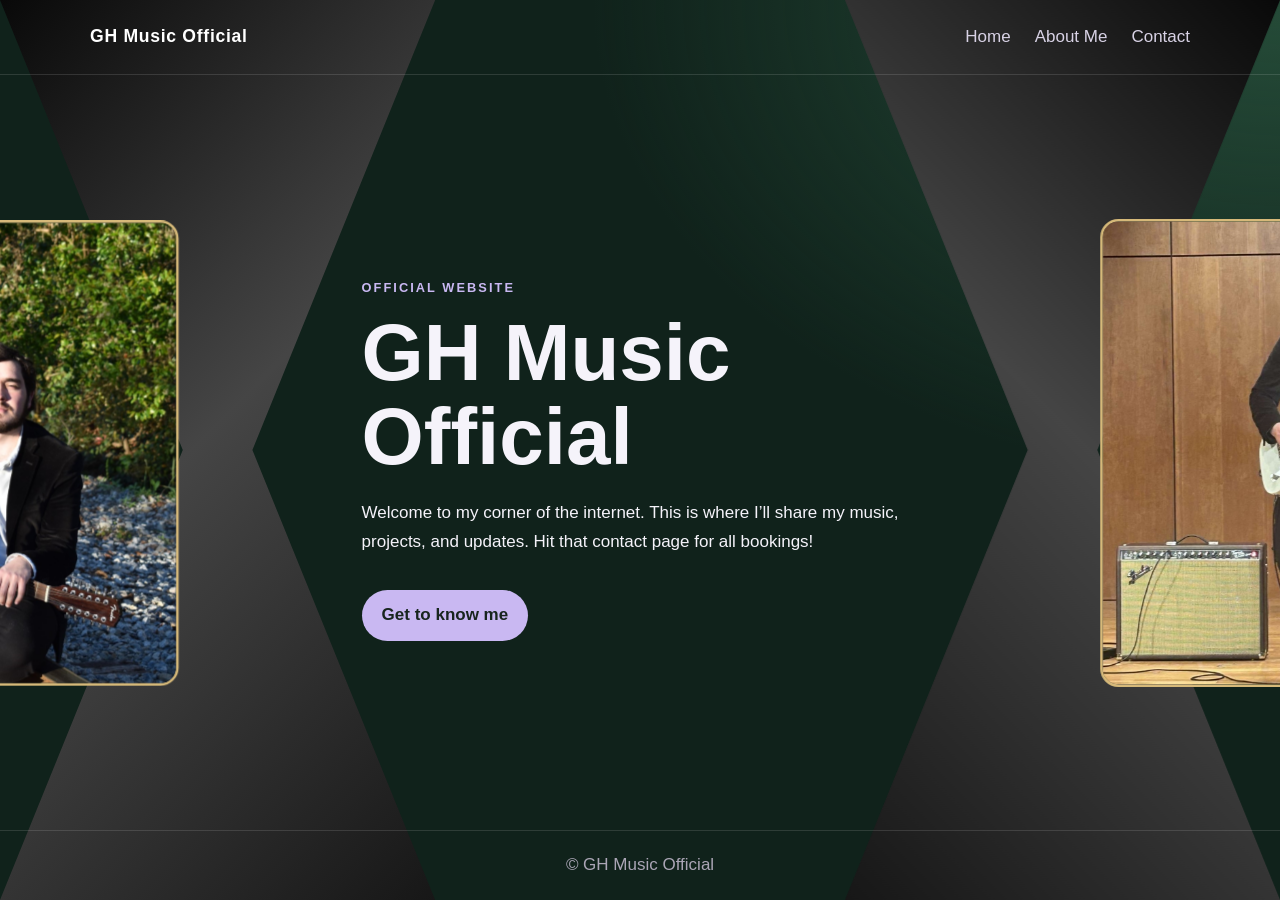
==== index.html @ ed9d7305 "Add files via upload Upload Website" ====
<!doctype html>
<html lang="en">
<head>
  <meta charset="utf-8">
  <meta name="viewport" content="width=device-width, initial-scale=1">
  <title>GH Music Official | Home</title>
  <link rel="stylesheet" href="style.css">
</head>
<body class="home">
  <header class="site-header">
    <a class="logo" href="/">GH Music Official</a>
    <nav aria-label="Main navigation">
    <a href="index.html">Home</a>
<a href="aboutme/index.html">About Me</a>
<a href="contact/index.html">Contact</a>
    </nav>
  </header>

  <main class="home-layout">
  <img class="side-image one-image" src="images/left.jpg">

  <section class="home-copy">
    <p class="eyebrow">Official website</p>
    <h1>GH Music Official</h1>
    <p>Welcome to my corner of the internet. This is where I’ll share my music, projects, and updates.
Hit that contact page for all bookings!</p>
    <a class="button" href="aboutme/index.html">Get to know me</a>
  </section>

  <img class="side-image two-image" src="images/right.jpg">
</main>


  <footer>© GH Music Official</footer>
</body>
</html>
---- style.css ----
* {
  box-sizing: border-box;
}

body {
  margin: 0;
  min-height: 100vh;
  display: flex;
  flex-direction: column;
  background:
    radial-gradient(ellipse at top right, #254b38 0, transparent 38%),
    #10221b;
  color: #f5f3fa;
  font: 17px/1.7 Arial, sans-serif;
}

.site-header {
  display: flex;
  justify-content: space-between;
  align-items: center;
  gap: 24px;
  padding: 22px max(6%, calc((100% - 1100px) / 2));
  border-bottom: 1px solid #ffffff20;
}

.logo {
  color: #fff;
  font-size: 1.1rem;
  font-weight: bold;
  letter-spacing: 0.04em;
  text-decoration: none;
}

nav {
  display: flex;
  flex-wrap: wrap;
  gap: 24px;
}

nav a {
  color: #d8d2e5;
  text-decoration: none;
}

nav a:hover,
nav a:focus {
  color: #c9b8f2;
}

.content {
  width: min(760px, 88%);
  margin: auto;
  padding: 100px 0;
}

.eyebrow {
  color: #c9b8f2;
  font-size: 0.8rem;
  font-weight: bold;
  letter-spacing: 0.16em;
  text-transform: uppercase;
}

h1 {
  margin: 0 0 20px;
  font-size: clamp(2.7rem, 8vw, 5rem);
  line-height: 1.05;
}

.content p {
  color: #d4d1dc;
}

.button {
  display: inline-block;
  margin-top: 16px;
  padding: 11px 20px;
  border-radius: 999px;
  background: #c9b8f2;
  color: #18251e;
  font-weight: bold;
  text-decoration: none;
}

.button:hover,
.button:focus {
  background: #ded2fa;
}

.email {
  color: #c9b8f2;
}

footer {
  padding: 20px;
  border-top: 1px solid #ffffff20;
  color: #aaa5b5;
  text-align: center;
}

@media (max-width: 540px) {
  .site-header {
    align-items: flex-start;
    flex-direction: column;
  }

  .content {
    padding: 70px 0;
  }
}

body {
  position: relative;
  isolation: isolate;
  background:
    radial-gradient(ellipse at top right, #254b38 0, transparent 38%),
    #10221b;
}

body::before,
body::after {
  content: "";
  position: fixed;
  top: 0;
  bottom: 0;
  z-index: 0;
  width: 34vw;
  pointer-events: none;
  background: linear-gradient(135deg, #090909, #454545 48%, #171717);
  clip-path: polygon(0 0, 100% 0, 58% 50%, 100% 100%, 0 100%, 42% 50%);
}

body::before {
  left: 0;
}

body::after {
  right: 0;
  transform: scaleX(-1);
}

.site-header,
.content,
footer {
  position: relative;
  z-index: 1;
}

@media (max-width: 600px) {
  body::before,
  body::after {
    width: 20vw;
    opacity: 0.45;
  }
}

body.aboutme::before {
  left: auto;
  right: 0;
  transform=y (rotate90)
}

body.aboutme {
  background:
    radial-gradient(ellipse at top right, #46516f 0, transparent 42%),
    #202638;
}

body.aboutme::after {
  right: auto;
  left: 0;
  transform: none;
}

body.contact {
  background:
    radial-gradient(ellipse at top right, #80663a 0, transparent 42%),
    #302817;
}



body.aboutme::before,
body.aboutme::after {
  transform: none;
  clip-path: polygon(
    0 0, 100% 0,
    50% 25%,
    100% 50%,
    50% 75%,
    100% 100%,
    0 100%,
    50% 75%,
    0 50%,
    50% 25%
  );
}



.home-layout {
  width: min(1200px, 92%);
  margin: auto;
  padding: 70px 0;
  display: grid;
  grid-template-columns: minmax(0, 1fr) minmax(300px, 2fr) minmax(0, 1fr);
  gap: 32px;
  align-items: center;
}

.home-copy {
  min-width: 0;
}

.side-image {
  display: block;
  width: 100%;
  max-height: 360px;
  object-fit: cover;
  border: 2px solid #D6B979;
  border-radius: 14px;
}

@media (max-width: 700px) {
  .home-layout {
    grid-template-columns: 1fr 1fr;
  }

  .home-copy {
    grid-column: 1 / -1;
    grid-row: 1;
  }

  .side-image {
    max-height: 240px;
  }
}


.one-image {
  position: relative;
  z-index: 2;
  transform: translateX(-2in) scale(1.3);
  transform-origin: center;
}

@media (max-width: 700px) {
  .featured-image {
    transform: scale(1.1);
  }
}


.two-image {
  position: relative;
  z-index: 2;
  transform: translateX(2in) scale(1.3);
  transform-origin: center;
}

@media (max-width: 700px) {
  .featured-image {
    transform: scale(1.1);
  }
}

.purple-link {
  color: #c9b8f2;
}

.purple-link:hover {
  color: #ded2fa;
}


.about-layout {
  position: relative;
  z-index: 1;
  width: min(1200px, 92%);
  margin: auto;
  padding: 70px 0;
  display: grid;
  grid-template-columns: minmax(150px, 0.8fr) minmax(300px, 1.6fr) minmax(150px, 0.8fr);
  gap: 32px;
  align-items: center;
}

.about-copy {
  min-width: 0;
}

.about-left-photos {
  display: grid;
  gap: 24px;
}

.about-left-photos img,
.about-right-photo {
  display: block;
  width: 100%;
  max-height: 340px;
  object-fit: cover;
  border: 3px solid #c9b8f2;
  border-radius: 14px;
}

@media (max-width: 700px) {
  .about-layout {
    grid-template-columns: 1fr 1fr;
  }

  .about-copy {
    grid-column: 1 / -1;
    grid-row: 1;
  }

  .about-left-photos img,
  .about-right-photo {
    max-height: 240px;
  }
}

.about-left-photos {
  position: relative;
  z-index: 2;
  transform: translateX(-2in) scale(1.6);
  transform-origin: center;
}


.about-right-photo {
  position: relative; 
  z-index: 2; 
  transform: translateX(2in) scale(1.9);
  transform-origin: center;
}


.contact-layout {
  position: relative;
  z-index: 1;
  width: min(1100px, 90%);
  min-height: 560px;
  margin: auto;
  padding: 70px 0;
  display: flex;
  align-items: center;
  justify-content: center;
}

.contact-copy {
  width: min(620px, 100%);
  text-align: center;
}

.contact-right {
  position: absolute;
  top: 15%;
  right: 0;
  display: block;
  width: min(25vw, 280px);
  height: 460px;
  object-fit: cover;
  border: 3px solid #c9b8f2;
  border-radius: 14px;
  transform: translateX(2.3in);
  transform-origin: center;

}

@media (max-width: 700px) {
  .contact-layout {
    min-height: auto;
    flex-direction: column;
    gap: 32px;
  }

  .contact-right {
    position: static;
    transform: none;
    width: min(100%, 360px);
    height: 320px;
  }
}


.contact-left {
  position: absolute;
  top: 15%;
  left: 0;
  transform: translateY(-50%);
  display: block;
  width: min(25vw, 280px);
  height: 460px;
  object-fit: cover;
  border: 3px solid #c9b8f2;
  border-radius: 14px;
  transform: translateX(-2.3in);
  transform-origin: center;
  
}

@media (max-width: 700px) {
  .contact-left {
    position: static;
    transform: none;
    width: min(100%, 360px);
    height: 320px;
  }
}
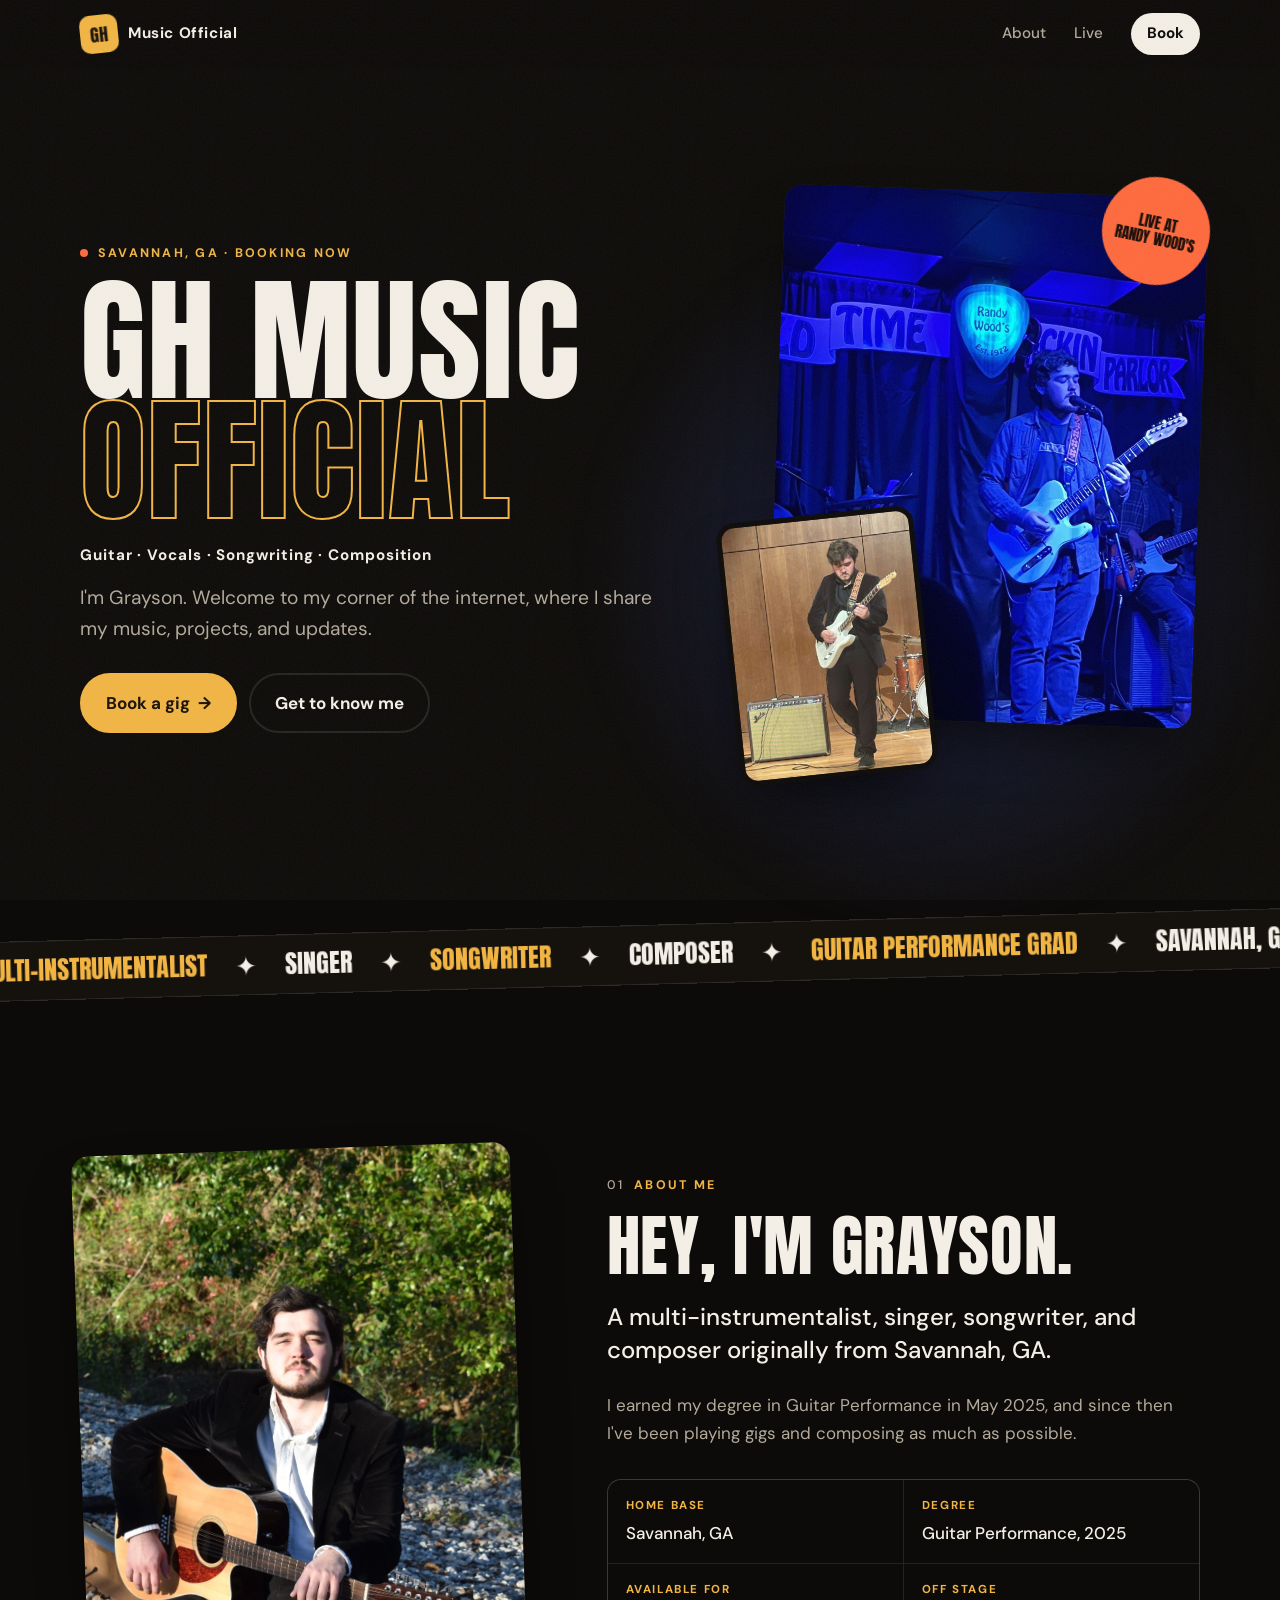
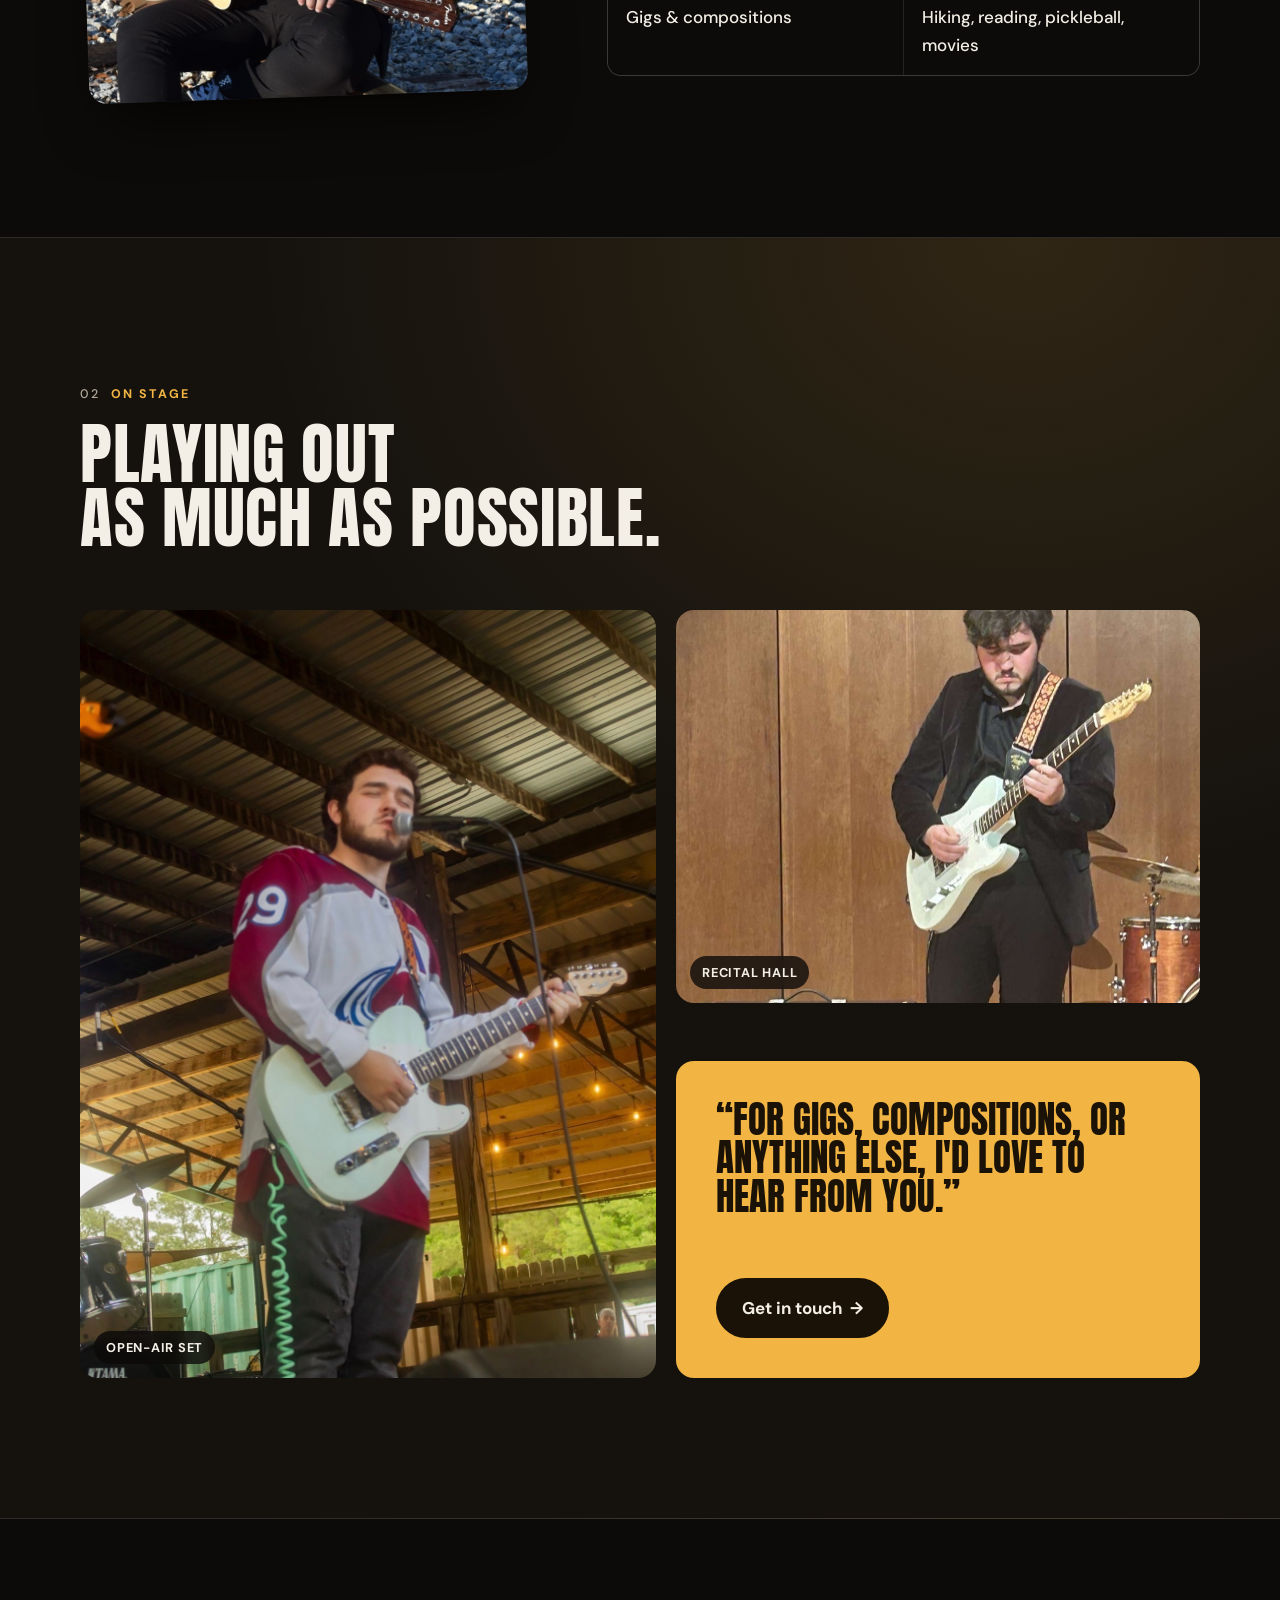
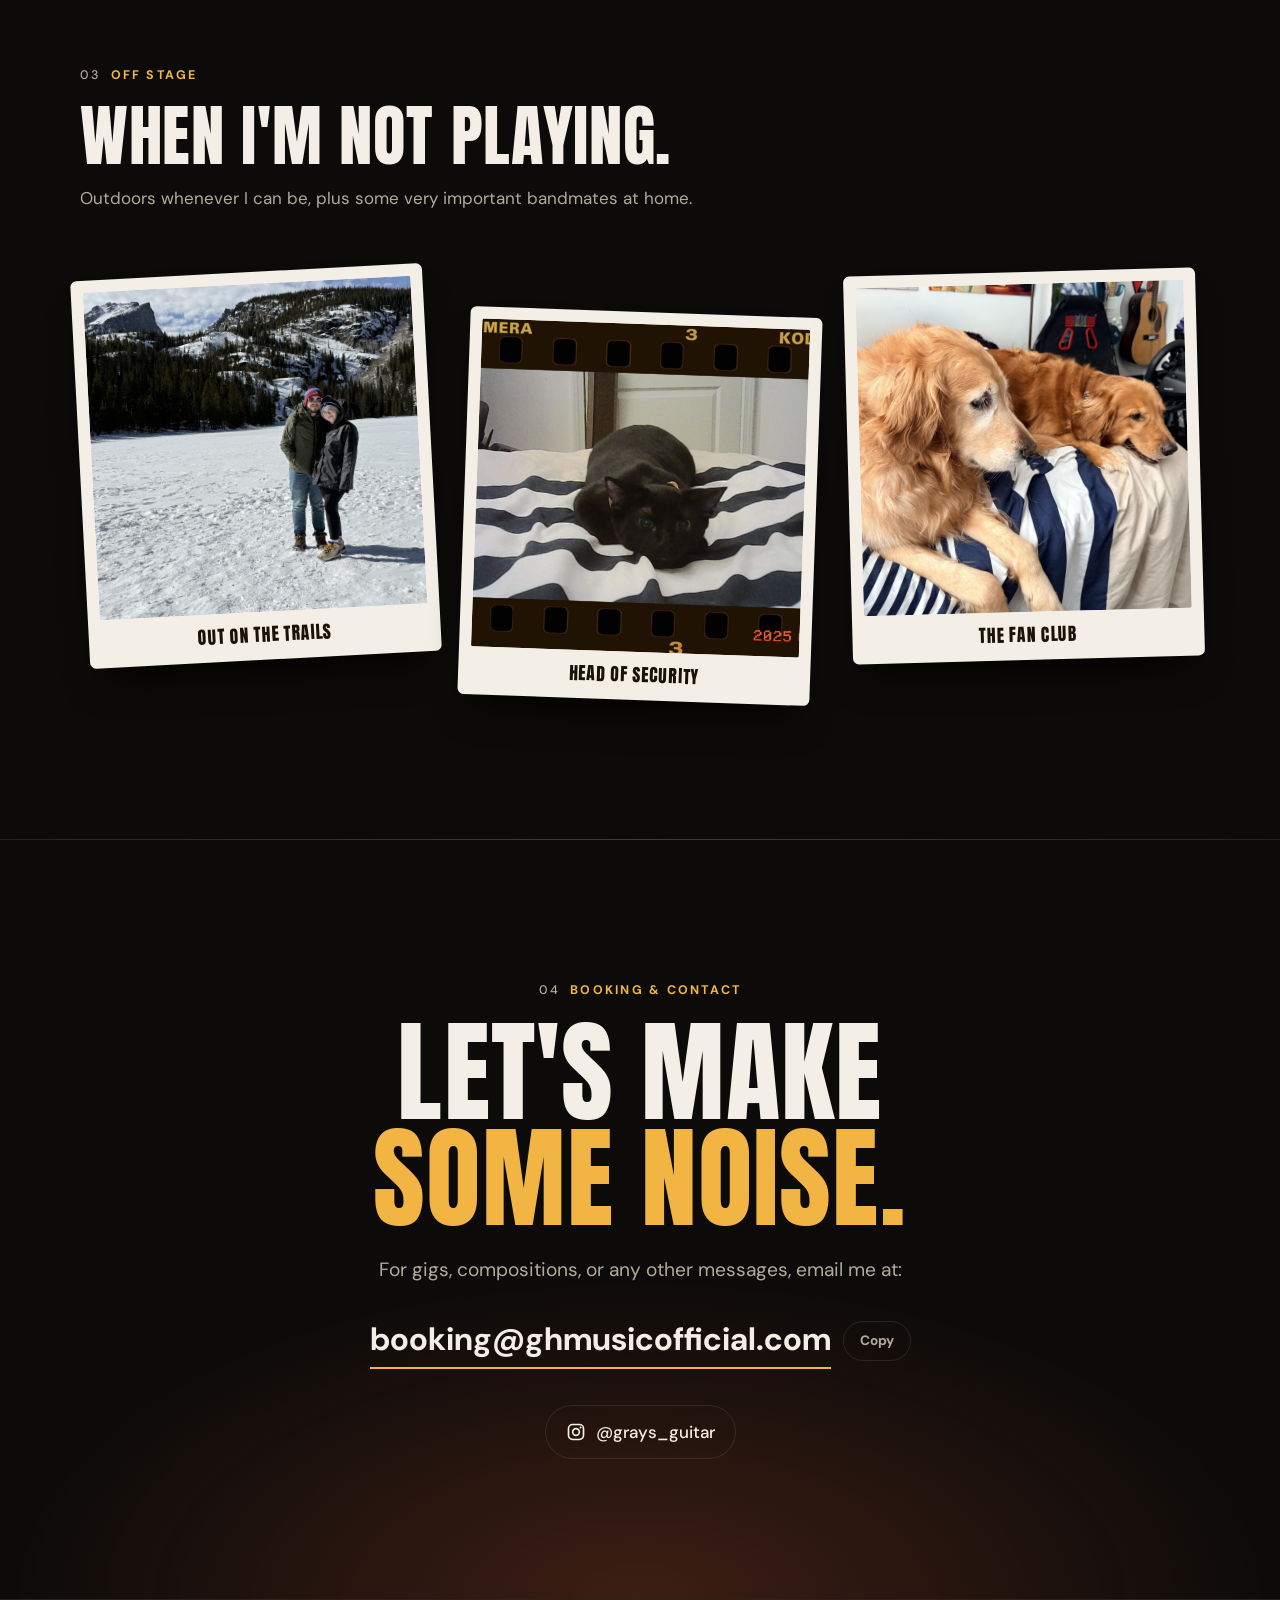
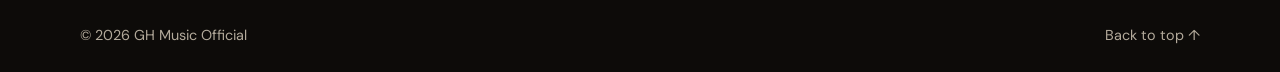
==== commit 222eca9f: "Thank you claude" ====
--- a/index.html
+++ b/index.html
@@ -1,37 +1,191 @@
-<!doctype html>
-<html lang="en">
-<head>
-  <meta charset="utf-8">
-  <meta name="viewport" content="width=device-width, initial-scale=1">
-  <title>GH Music Official | Home</title>
-  <link rel="stylesheet" href="style.css">
-</head>
-<body class="home">
-  <header class="site-header">
-    <a class="logo" href="/">GH Music Official</a>
-    <nav aria-label="Main navigation">
-    <a href="index.html">Home</a>
-<a href="aboutme/index.html">About Me</a>
-<a href="contact/index.html">Contact</a>
-    </nav>
-  </header>
-
-  <main class="home-layout">
-  <img class="side-image one-image" src="images/left.jpg">
-
-  <section class="home-copy">
-    <p class="eyebrow">Official website</p>
-    <h1>GH Music Official</h1>
-    <p>Welcome to my corner of the internet. This is where I’ll share my music, projects, and updates.
-Hit that contact page for all bookings!</p>
-    <a class="button" href="aboutme/index.html">Get to know me</a>
-  </section>
-
-  <img class="side-image two-image" src="images/right.jpg">
-</main>
-
-
-  <footer>© GH Music Official</footer>
-</body>
-</html>
-
+<!doctype html>
+<html lang="en">
+<head>
+  <meta charset="utf-8">
+  <meta name="viewport" content="width=device-width, initial-scale=1">
+  <title>GH Music Official | Grayson, guitarist &amp; songwriter</title>
+  <meta name="description" content="Grayson: multi-instrumentalist, singer, songwriter and composer from Savannah, GA. Booking gigs and compositions.">
+  <meta name="theme-color" content="#0d0b09">
+  <meta property="og:title" content="GH Music Official">
+  <meta property="og:description" content="Multi-instrumentalist, singer, songwriter and composer from Savannah, GA.">
+  <meta property="og:image" content="https://ghmusicofficial.com/images/contactright.jpg">
+  <link rel="preconnect" href="https://fonts.googleapis.com">
+  <link rel="preconnect" href="https://fonts.gstatic.com" crossorigin>
+  <link href="https://fonts.googleapis.com/css2?family=Anton&family=DM+Sans:opsz,wght@9..40,400;9..40,500;9..40,700&display=swap" rel="stylesheet">
+  <link rel="stylesheet" href="style.css">
+  <script>document.documentElement.classList.add("js")</script>
+</head>
+<body>
+  <a class="skip" href="#main">Skip to content</a>
+
+  <header class="site-header">
+    <div class="wrap header-inner">
+      <a class="logo" href="#top" aria-label="GH Music Official, back to top">
+        <span class="logo-mark">GH</span>
+        <span class="logo-text">Music Official</span>
+      </a>
+      <nav aria-label="Main navigation">
+        <a href="#about">About</a>
+        <a href="#live">Live</a>
+        <a class="nav-cta" href="#contact">Book</a>
+      </nav>
+    </div>
+  </header>
+
+  <main id="main">
+    <!-- Hero -->
+    <section class="hero wrap" id="top">
+      <div class="hero-copy">
+        <p class="eyebrow"><span class="dot" aria-hidden="true"></span> Savannah, GA · Booking now</p>
+        <h1 class="hero-title">
+          <span class="line">GH Music</span>
+          <span class="line line-outline">Official</span>
+        </h1>
+        <p class="hero-roles">Guitar · Vocals · Songwriting · Composition</p>
+        <p class="lede">I'm Grayson. Welcome to my corner of the internet, where I share my music, projects, and updates.</p>
+        <div class="actions">
+          <a class="button" href="#contact">Book a gig <span aria-hidden="true">→</span></a>
+          <a class="button button-ghost" href="#about">Get to know me</a>
+        </div>
+      </div>
+
+      <figure class="hero-photo">
+        <div class="frame frame-main">
+          <img src="images/contactright.jpg" width="1656" height="2208"
+               alt="Grayson singing and playing a Telecaster under blue stage lights at Randy Wood's">
+        </div>
+        <div class="frame frame-inset" aria-hidden="true">
+          <img src="images/right.jpg" width="1048" height="1419" alt="">
+        </div>
+        <figcaption class="sticker">Live at<br>Randy Wood's</figcaption>
+      </figure>
+    </section>
+
+    <!-- Ticker -->
+    <div class="ticker" aria-hidden="true">
+      <div class="ticker-track">
+        <span>Multi-instrumentalist</span><span>✦</span>
+        <span>Singer</span><span>✦</span>
+        <span>Songwriter</span><span>✦</span>
+        <span>Composer</span><span>✦</span>
+        <span>Guitar Performance grad</span><span>✦</span>
+        <span>Savannah, GA</span><span>✦</span>
+        <span>Multi-instrumentalist</span><span>✦</span>
+        <span>Singer</span><span>✦</span>
+        <span>Songwriter</span><span>✦</span>
+        <span>Composer</span><span>✦</span>
+        <span>Guitar Performance grad</span><span>✦</span>
+        <span>Savannah, GA</span><span>✦</span>
+      </div>
+    </div>
+
+    <!-- About -->
+    <section class="section wrap about" id="about">
+      <div class="about-photo reveal">
+        <div class="frame">
+          <img src="images/left.jpg" width="993" height="1280" loading="lazy"
+               alt="Grayson in a black velvet jacket holding a Fender twelve-string acoustic guitar outdoors">
+        </div>
+      </div>
+
+      <div class="about-copy reveal">
+        <p class="eyebrow"><span class="num">01</span> About me</p>
+        <h2>Hey, I'm Grayson.</h2>
+        <p class="big">A multi-instrumentalist, singer, songwriter, and composer originally from Savannah, GA.</p>
+        <p>I earned my degree in Guitar Performance in May 2025, and since then I've been playing gigs and composing as much as possible.</p>
+
+        <dl class="facts">
+          <div><dt>Home base</dt><dd>Savannah, GA</dd></div>
+          <div><dt>Degree</dt><dd>Guitar Performance, 2025</dd></div>
+          <div><dt>Available for</dt><dd>Gigs &amp; compositions</dd></div>
+          <div><dt>Off stage</dt><dd>Hiking, reading, pickleball, movies</dd></div>
+        </dl>
+      </div>
+    </section>
+
+    <!-- Live -->
+    <section class="section live" id="live">
+      <div class="wrap">
+        <div class="section-head reveal">
+          <p class="eyebrow"><span class="num">02</span> On stage</p>
+          <h2>Playing out<br>as much as possible.</h2>
+        </div>
+
+        <div class="live-grid">
+          <figure class="live-card live-card-tall reveal">
+            <img src="images/contactleft.jpg" width="1170" height="1705" loading="lazy"
+                 alt="Grayson singing into a mic and playing a mint Telecaster on an outdoor covered stage">
+            <figcaption>Open-air set</figcaption>
+          </figure>
+          <figure class="live-card reveal">
+            <img src="images/right.jpg" width="1048" height="1419" loading="lazy"
+                 alt="Grayson playing a white Telecaster on a wood-paneled stage next to a Fender amp">
+            <figcaption>Recital hall</figcaption>
+          </figure>
+          <blockquote class="live-quote reveal">
+            <p>“For gigs, compositions, or anything else, I'd love to hear from you.”</p>
+            <a class="button" href="#contact">Get in touch <span aria-hidden="true">→</span></a>
+          </blockquote>
+        </div>
+      </div>
+    </section>
+
+    <!-- Off stage -->
+    <section class="section wrap offstage">
+      <div class="section-head reveal">
+        <p class="eyebrow"><span class="num">03</span> Off stage</p>
+        <h2>When I'm not playing.</h2>
+        <p class="muted">Outdoors whenever I can be, plus some very important bandmates at home.</p>
+      </div>
+
+      <div class="polaroids">
+        <figure class="polaroid reveal" style="--tilt: -3deg">
+          <img src="images/amtopleft.jpg" width="1920" height="1440" loading="lazy"
+               alt="Grayson and a friend standing on a frozen, snowy lake below rocky mountains">
+          <figcaption>Out on the trails</figcaption>
+        </figure>
+        <figure class="polaroid reveal" style="--tilt: 2deg">
+          <img src="images/ambottomleft.jpg" width="1440" height="1080" loading="lazy"
+               alt="A black cat curled up on a striped blanket, framed like a film photo">
+          <figcaption>Head of security</figcaption>
+        </figure>
+        <figure class="polaroid reveal" style="--tilt: -1.5deg">
+          <img src="images/amright.jpg" width="1440" height="1920" loading="lazy"
+               alt="Two golden retrievers lounging on a striped blanket in a room full of guitars">
+          <figcaption>The fan club</figcaption>
+        </figure>
+      </div>
+    </section>
+
+    <!-- Contact -->
+    <section class="section contact" id="contact">
+      <div class="wrap contact-inner reveal">
+        <p class="eyebrow"><span class="num">04</span> Booking &amp; contact</p>
+        <h2 class="contact-title">Let's make<br><span class="accent">some noise.</span></h2>
+        <p class="lede">For gigs, compositions, or any other messages, email me at:</p>
+
+        <div class="email-row">
+          <a class="email" href="mailto:booking@ghmusicofficial.com">booking@ghmusicofficial.com</a>
+          <button class="copy" type="button" data-copy="booking@ghmusicofficial.com">Copy</button>
+        </div>
+
+        <div class="socials">
+          <a href="https://www.instagram.com/grays_guitar/" target="_blank" rel="noopener">
+            <svg viewBox="0 0 24 24" width="20" height="20" aria-hidden="true"><rect x="3" y="3" width="18" height="18" rx="5" fill="none" stroke="currentColor" stroke-width="2"/><circle cx="12" cy="12" r="4" fill="none" stroke="currentColor" stroke-width="2"/><circle cx="17.5" cy="6.5" r="1.2" fill="currentColor"/></svg>
+            @grays_guitar
+          </a>
+        </div>
+      </div>
+    </section>
+  </main>
+
+  <footer class="site-footer">
+    <div class="wrap footer-inner">
+      <span>© <span id="year">2026</span> GH Music Official</span>
+      <a href="#top">Back to top ↑</a>
+    </div>
+  </footer>
+
+  <script src="main.js" defer></script>
+</body>
+</html>
--- a/style.css
+++ b/style.css
@@ -1,412 +1,840 @@
-* {
-  box-sizing: border-box;
-}
-
-body {
-  margin: 0;
-  min-height: 100vh;
-  display: flex;
-  flex-direction: column;
-  background:
-    radial-gradient(ellipse at top right, #254b38 0, transparent 38%),
-    #10221b;
-  color: #f5f3fa;
-  font: 17px/1.7 Arial, sans-serif;
-}
-
-.site-header {
-  display: flex;
-  justify-content: space-between;
-  align-items: center;
-  gap: 24px;
-  padding: 22px max(6%, calc((100% - 1100px) / 2));
-  border-bottom: 1px solid #ffffff20;
-}
-
-.logo {
-  color: #fff;
-  font-size: 1.1rem;
-  font-weight: bold;
-  letter-spacing: 0.04em;
-  text-decoration: none;
-}
-
-nav {
-  display: flex;
-  flex-wrap: wrap;
-  gap: 24px;
-}
-
-nav a {
-  color: #d8d2e5;
-  text-decoration: none;
-}
-
-nav a:hover,
-nav a:focus {
-  color: #c9b8f2;
-}
-
-.content {
-  width: min(760px, 88%);
-  margin: auto;
-  padding: 100px 0;
-}
-
-.eyebrow {
-  color: #c9b8f2;
-  font-size: 0.8rem;
-  font-weight: bold;
-  letter-spacing: 0.16em;
-  text-transform: uppercase;
-}
-
-h1 {
-  margin: 0 0 20px;
-  font-size: clamp(2.7rem, 8vw, 5rem);
-  line-height: 1.05;
-}
-
-.content p {
-  color: #d4d1dc;
-}
-
-.button {
-  display: inline-block;
-  margin-top: 16px;
-  padding: 11px 20px;
-  border-radius: 999px;
-  background: #c9b8f2;
-  color: #18251e;
-  font-weight: bold;
-  text-decoration: none;
-}
-
-.button:hover,
-.button:focus {
-  background: #ded2fa;
-}
-
-.email {
-  color: #c9b8f2;
-}
-
-footer {
-  padding: 20px;
-  border-top: 1px solid #ffffff20;
-  color: #aaa5b5;
-  text-align: center;
-}
-
-@media (max-width: 540px) {
-  .site-header {
-    align-items: flex-start;
-    flex-direction: column;
-  }
-
-  .content {
-    padding: 70px 0;
-  }
-}
-
-body {
-  position: relative;
-  isolation: isolate;
-  background:
-    radial-gradient(ellipse at top right, #254b38 0, transparent 38%),
-    #10221b;
-}
-
-body::before,
-body::after {
-  content: "";
-  position: fixed;
-  top: 0;
-  bottom: 0;
-  z-index: 0;
-  width: 34vw;
-  pointer-events: none;
-  background: linear-gradient(135deg, #090909, #454545 48%, #171717);
-  clip-path: polygon(0 0, 100% 0, 58% 50%, 100% 100%, 0 100%, 42% 50%);
-}
-
-body::before {
-  left: 0;
-}
-
-body::after {
-  right: 0;
-  transform: scaleX(-1);
-}
-
-.site-header,
-.content,
-footer {
-  position: relative;
-  z-index: 1;
-}
-
-@media (max-width: 600px) {
-  body::before,
-  body::after {
-    width: 20vw;
-    opacity: 0.45;
-  }
-}
-
-body.aboutme::before {
-  left: auto;
-  right: 0;
-  transform=y (rotate90)
-}
-
-body.aboutme {
-  background:
-    radial-gradient(ellipse at top right, #46516f 0, transparent 42%),
-    #202638;
-}
-
-body.aboutme::after {
-  right: auto;
-  left: 0;
-  transform: none;
-}
-
-body.contact {
-  background:
-    radial-gradient(ellipse at top right, #80663a 0, transparent 42%),
-    #302817;
-}
-
-
-
-body.aboutme::before,
-body.aboutme::after {
-  transform: none;
-  clip-path: polygon(
-    0 0, 100% 0,
-    50% 25%,
-    100% 50%,
-    50% 75%,
-    100% 100%,
-    0 100%,
-    50% 75%,
-    0 50%,
-    50% 25%
-  );
-}
-
-
-
-.home-layout {
-  width: min(1200px, 92%);
-  margin: auto;
-  padding: 70px 0;
-  display: grid;
-  grid-template-columns: minmax(0, 1fr) minmax(300px, 2fr) minmax(0, 1fr);
-  gap: 32px;
-  align-items: center;
-}
-
-.home-copy {
-  min-width: 0;
-}
-
-.side-image {
-  display: block;
-  width: 100%;
-  max-height: 360px;
-  object-fit: cover;
-  border: 2px solid #D6B979;
-  border-radius: 14px;
-}
-
-@media (max-width: 700px) {
-  .home-layout {
-    grid-template-columns: 1fr 1fr;
-  }
-
-  .home-copy {
-    grid-column: 1 / -1;
-    grid-row: 1;
-  }
-
-  .side-image {
-    max-height: 240px;
-  }
-}
-
-
-.one-image {
-  position: relative;
-  z-index: 2;
-  transform: translateX(-2in) scale(1.3);
-  transform-origin: center;
-}
-
-@media (max-width: 700px) {
-  .featured-image {
-    transform: scale(1.1);
-  }
-}
-
-
-.two-image {
-  position: relative;
-  z-index: 2;
-  transform: translateX(2in) scale(1.3);
-  transform-origin: center;
-}
-
-@media (max-width: 700px) {
-  .featured-image {
-    transform: scale(1.1);
-  }
-}
-
-.purple-link {
-  color: #c9b8f2;
-}
-
-.purple-link:hover {
-  color: #ded2fa;
-}
-
-
-.about-layout {
-  position: relative;
-  z-index: 1;
-  width: min(1200px, 92%);
-  margin: auto;
-  padding: 70px 0;
-  display: grid;
-  grid-template-columns: minmax(150px, 0.8fr) minmax(300px, 1.6fr) minmax(150px, 0.8fr);
-  gap: 32px;
-  align-items: center;
-}
-
-.about-copy {
-  min-width: 0;
-}
-
-.about-left-photos {
-  display: grid;
-  gap: 24px;
-}
-
-.about-left-photos img,
-.about-right-photo {
-  display: block;
-  width: 100%;
-  max-height: 340px;
-  object-fit: cover;
-  border: 3px solid #c9b8f2;
-  border-radius: 14px;
-}
-
-@media (max-width: 700px) {
-  .about-layout {
-    grid-template-columns: 1fr 1fr;
-  }
-
-  .about-copy {
-    grid-column: 1 / -1;
-    grid-row: 1;
-  }
-
-  .about-left-photos img,
-  .about-right-photo {
-    max-height: 240px;
-  }
-}
-
-.about-left-photos {
-  position: relative;
-  z-index: 2;
-  transform: translateX(-2in) scale(1.6);
-  transform-origin: center;
-}
-
-
-.about-right-photo {
-  position: relative; 
-  z-index: 2; 
-  transform: translateX(2in) scale(1.9);
-  transform-origin: center;
-}
-
-
-.contact-layout {
-  position: relative;
-  z-index: 1;
-  width: min(1100px, 90%);
-  min-height: 560px;
-  margin: auto;
-  padding: 70px 0;
-  display: flex;
-  align-items: center;
-  justify-content: center;
-}
-
-.contact-copy {
-  width: min(620px, 100%);
-  text-align: center;
-}
-
-.contact-right {
-  position: absolute;
-  top: 15%;
-  right: 0;
-  display: block;
-  width: min(25vw, 280px);
-  height: 460px;
-  object-fit: cover;
-  border: 3px solid #c9b8f2;
-  border-radius: 14px;
-  transform: translateX(2.3in);
-  transform-origin: center;
-
-}
-
-@media (max-width: 700px) {
-  .contact-layout {
-    min-height: auto;
-    flex-direction: column;
-    gap: 32px;
-  }
-
-  .contact-right {
-    position: static;
-    transform: none;
-    width: min(100%, 360px);
-    height: 320px;
-  }
-}
-
-
-.contact-left {
-  position: absolute;
-  top: 15%;
-  left: 0;
-  transform: translateY(-50%);
-  display: block;
-  width: min(25vw, 280px);
-  height: 460px;
-  object-fit: cover;
-  border: 3px solid #c9b8f2;
-  border-radius: 14px;
-  transform: translateX(-2.3in);
-  transform-origin: center;
-  
-}
-
-@media (max-width: 700px) {
-  .contact-left {
-    position: static;
-    transform: none;
-    width: min(100%, 360px);
-    height: 320px;
-  }
-}
-
-
+/* ---------- Tokens ---------- */
+:root {
+  --bg: #0d0b09;
+  --bg-2: #15120e;
+  --surface: #1c1813;
+  --line: #ffffff1a;
+  --text: #f4efe6;
+  --muted: #b3aa9b;
+  --accent: #f2b544;      /* stage-light amber */
+  --accent-2: #ff6a3d;    /* warm red-orange */
+  --blue: #4a63ff;        /* nod to the blue stage photo */
+  --radius: 18px;
+  --max: 1120px;
+  --gutter: clamp(20px, 5vw, 40px);
+  --display: "Anton", Impact, "Arial Narrow", sans-serif;
+  --body: "DM Sans", system-ui, -apple-system, "Segoe UI", sans-serif;
+  color-scheme: dark;
+}
+
+*,
+*::before,
+*::after {
+  box-sizing: border-box;
+}
+
+html {
+  scroll-behavior: smooth;
+  scroll-padding-top: 80px;
+}
+
+body {
+  margin: 0;
+  background: var(--bg);
+  color: var(--text);
+  font: 400 17px/1.65 var(--body);
+  -webkit-font-smoothing: antialiased;
+}
+
+/* Rotated ticker and glows bleed past the edges; clip them without making a scroll container */
+main {
+  overflow-x: clip;
+}
+
+/* Film grain over everything for texture */
+body::after {
+  content: "";
+  position: fixed;
+  inset: 0;
+  z-index: 100;
+  pointer-events: none;
+  opacity: 0.06;
+  background-image: url("data:image/svg+xml,%3Csvg xmlns='http://www.w3.org/2000/svg' width='160' height='160'%3E%3Cfilter id='n'%3E%3CfeTurbulence type='fractalNoise' baseFrequency='.9' numOctaves='2' stitchTiles='stitch'/%3E%3C/filter%3E%3Crect width='100%25' height='100%25' filter='url(%23n)'/%3E%3C/svg%3E");
+}
+
+img {
+  display: block;
+  max-width: 100%;
+  height: auto;
+}
+
+a {
+  color: inherit;
+}
+
+:focus-visible {
+  outline: 2px solid var(--accent);
+  outline-offset: 3px;
+  border-radius: 6px;
+}
+
+.wrap {
+  width: 100%;
+  max-width: calc(var(--max) + var(--gutter) * 2);
+  margin-inline: auto;
+  padding-inline: var(--gutter);
+}
+
+.skip {
+  position: absolute;
+  left: -999px;
+  top: 8px;
+  z-index: 200;
+  padding: 8px 14px;
+  background: var(--accent);
+  color: var(--bg);
+  border-radius: 8px;
+}
+
+.skip:focus {
+  left: 8px;
+}
+
+/* ---------- Type ---------- */
+h1,
+h2 {
+  margin: 0;
+  font-family: var(--display);
+  font-weight: 400;
+  line-height: 0.95;
+  letter-spacing: 0.01em;
+  text-transform: uppercase;
+}
+
+h2 {
+  font-size: clamp(2.4rem, 6vw, 4.2rem);
+}
+
+p {
+  margin: 0 0 1em;
+}
+
+.eyebrow {
+  display: inline-flex;
+  align-items: center;
+  gap: 10px;
+  margin-bottom: 18px;
+  color: var(--accent);
+  font-size: 0.78rem;
+  font-weight: 700;
+  letter-spacing: 0.18em;
+  text-transform: uppercase;
+}
+
+.eyebrow .num {
+  color: var(--muted);
+  font-weight: 500;
+}
+
+.eyebrow .dot {
+  width: 8px;
+  height: 8px;
+  border-radius: 50%;
+  background: var(--accent-2);
+  box-shadow: 0 0 0 0 var(--accent-2);
+  animation: pulse 2s infinite;
+}
+
+@keyframes pulse {
+  70% { box-shadow: 0 0 0 10px transparent; }
+  100% { box-shadow: 0 0 0 0 transparent; }
+}
+
+.lede {
+  max-width: 34em;
+  color: var(--muted);
+  font-size: clamp(1.05rem, 1.6vw, 1.2rem);
+}
+
+.muted {
+  color: var(--muted);
+}
+
+/* ---------- Buttons ---------- */
+.actions {
+  display: flex;
+  flex-wrap: wrap;
+  gap: 12px;
+  margin-top: 28px;
+}
+
+.button {
+  display: inline-flex;
+  align-items: center;
+  gap: 8px;
+  padding: 14px 24px;
+  border: 2px solid var(--accent);
+  border-radius: 999px;
+  background: var(--accent);
+  color: #1a1206;
+  font-weight: 700;
+  text-decoration: none;
+  transition: transform 0.2s, background 0.2s, color 0.2s;
+}
+
+.button:hover {
+  transform: translateY(-2px);
+  background: #ffc964;
+}
+
+.button span {
+  transition: transform 0.2s;
+}
+
+.button:hover span {
+  transform: translateX(3px);
+}
+
+.button-ghost {
+  background: transparent;
+  border-color: var(--line);
+  color: var(--text);
+}
+
+.button-ghost:hover {
+  background: #ffffff0d;
+  border-color: var(--text);
+}
+
+/* ---------- Header ---------- */
+.site-header {
+  position: sticky;
+  top: 0;
+  z-index: 50;
+  background: color-mix(in srgb, var(--bg) 72%, transparent);
+  backdrop-filter: blur(14px);
+  -webkit-backdrop-filter: blur(14px);
+  border-bottom: 1px solid transparent;
+  transition: border-color 0.3s;
+}
+
+.site-header.scrolled {
+  border-bottom-color: var(--line);
+}
+
+.header-inner {
+  display: flex;
+  align-items: center;
+  justify-content: space-between;
+  gap: 16px;
+  height: 68px;
+}
+
+.logo {
+  display: inline-flex;
+  align-items: center;
+  gap: 10px;
+  text-decoration: none;
+}
+
+.logo-mark {
+  display: grid;
+  place-items: center;
+  width: 38px;
+  height: 38px;
+  border-radius: 10px;
+  background: var(--accent);
+  color: #1a1206;
+  font: 400 1.15rem/1 var(--display);
+  letter-spacing: 0.02em;
+  transform: rotate(-6deg);
+  transition: transform 0.3s;
+}
+
+.logo:hover .logo-mark {
+  transform: rotate(6deg) scale(1.05);
+}
+
+.logo-text {
+  font-weight: 700;
+  font-size: 0.95rem;
+  letter-spacing: 0.04em;
+}
+
+nav {
+  display: flex;
+  align-items: center;
+  gap: clamp(14px, 3vw, 28px);
+}
+
+nav a {
+  color: var(--muted);
+  font-size: 0.95rem;
+  font-weight: 500;
+  text-decoration: none;
+  transition: color 0.2s;
+}
+
+nav a:hover {
+  color: var(--text);
+}
+
+nav .nav-cta {
+  padding: 8px 16px;
+  border-radius: 999px;
+  background: var(--text);
+  color: var(--bg);
+  font-weight: 700;
+}
+
+nav .nav-cta:hover {
+  background: var(--accent);
+  color: #1a1206;
+}
+
+/* ---------- Hero ---------- */
+.hero {
+  position: relative;
+  display: grid;
+  grid-template-columns: 1.1fr 0.9fr;
+  align-items: center;
+  gap: clamp(32px, 6vw, 72px);
+  min-height: calc(100svh - 68px);
+  padding-block: clamp(40px, 8vh, 96px);
+}
+
+.hero::before {
+  content: "";
+  position: absolute;
+  z-index: -1;
+  top: 10%;
+  right: -10%;
+  width: 70%;
+  aspect-ratio: 1;
+  background: radial-gradient(circle, #4a63ff40, transparent 60%);
+  filter: blur(20px);
+}
+
+.hero-title {
+  font-size: clamp(3.6rem, 11vw, 8.5rem);
+  line-height: 0.88;
+}
+
+.hero-title .line {
+  display: block;
+}
+
+.line-outline {
+  color: transparent;
+  -webkit-text-stroke: 2px var(--accent);
+}
+
+.hero-roles {
+  margin: 22px 0 14px;
+  font-weight: 700;
+  font-size: 0.95rem;
+  letter-spacing: 0.06em;
+}
+
+.hero-photo {
+  position: relative;
+  margin: 0;
+  padding: 0 0 12% 10%;
+}
+
+.frame {
+  overflow: hidden;
+  border-radius: var(--radius);
+  background: var(--surface);
+  box-shadow: 0 30px 60px -20px #000c;
+}
+
+.frame img {
+  width: 100%;
+  height: 100%;
+  object-fit: cover;
+}
+
+.frame-main {
+  aspect-ratio: 4 / 5;
+  transform: rotate(2deg);
+}
+
+.frame-inset {
+  position: absolute;
+  left: 0;
+  bottom: 0;
+  width: 42%;
+  aspect-ratio: 3 / 4;
+  border: 5px solid var(--bg);
+  transform: rotate(-6deg);
+}
+
+.sticker {
+  position: absolute;
+  top: -14px;
+  right: -10px;
+  display: grid;
+  place-items: center;
+  width: 108px;
+  aspect-ratio: 1;
+  border-radius: 50%;
+  background: var(--accent-2);
+  color: #1a0d06;
+  font: 400 0.95rem/1.05 var(--display);
+  text-align: center;
+  text-transform: uppercase;
+  transform: rotate(12deg);
+  animation: spin-in 0.8s 0.4s both cubic-bezier(.2, .9, .3, 1.4);
+}
+
+@keyframes spin-in {
+  from { transform: rotate(-90deg) scale(0); }
+  to { transform: rotate(12deg) scale(1); }
+}
+
+/* ---------- Ticker ---------- */
+.ticker {
+  overflow: hidden;
+  border-block: 1px solid var(--line);
+  background: var(--bg-2);
+  transform: rotate(-1.5deg);
+  margin: 24px -2%;
+}
+
+.ticker-track {
+  display: flex;
+  width: max-content;
+  gap: 28px;
+  padding: 16px 0;
+  font: 400 clamp(1.1rem, 2.4vw, 1.6rem)/1 var(--display);
+  text-transform: uppercase;
+  white-space: nowrap;
+  animation: scroll 40s linear infinite;
+}
+
+.ticker-track span:nth-child(4n + 1) {
+  color: var(--accent);
+}
+
+@keyframes scroll {
+  to { transform: translateX(-50%); }
+}
+
+/* ---------- Sections ---------- */
+.section {
+  padding-block: clamp(72px, 12vw, 140px);
+}
+
+.section-head {
+  max-width: 640px;
+  margin-bottom: clamp(36px, 6vw, 60px);
+}
+
+.section-head h2 {
+  margin-bottom: 16px;
+}
+
+/* About */
+.about {
+  display: grid;
+  grid-template-columns: 0.85fr 1.15fr;
+  align-items: center;
+  gap: clamp(36px, 7vw, 88px);
+}
+
+.about-photo .frame {
+  aspect-ratio: 4 / 5;
+  transform: rotate(-2deg);
+}
+
+.about-copy h2 {
+  margin-bottom: 22px;
+}
+
+.about-copy .big {
+  font-size: clamp(1.2rem, 2.2vw, 1.5rem);
+  line-height: 1.4;
+  font-weight: 500;
+}
+
+.about-copy p:not(.big):not(.eyebrow) {
+  color: var(--muted);
+}
+
+.facts {
+  display: grid;
+  grid-template-columns: 1fr 1fr;
+  gap: 1px;
+  margin: 32px 0 0;
+  border: 1px solid var(--line);
+  border-radius: 14px;
+  overflow: hidden;
+  background: var(--line);
+}
+
+.facts div {
+  padding: 16px 18px;
+  background: var(--bg);
+}
+
+.facts dt {
+  margin-bottom: 4px;
+  color: var(--accent);
+  font-size: 0.72rem;
+  font-weight: 700;
+  letter-spacing: 0.14em;
+  text-transform: uppercase;
+}
+
+.facts dd {
+  margin: 0;
+  font-weight: 500;
+}
+
+/* Live */
+.live {
+  background:
+    radial-gradient(ellipse 60% 50% at 80% 0%, #f2b5441f, transparent),
+    var(--bg-2);
+  border-block: 1px solid var(--line);
+}
+
+.live-grid {
+  display: grid;
+  grid-template-columns: 1.1fr 1fr;
+  grid-template-rows: auto auto;
+  gap: 20px;
+}
+
+.live-card {
+  position: relative;
+  margin: 0;
+  overflow: hidden;
+  border-radius: var(--radius);
+  background: var(--surface);
+}
+
+.live-card img {
+  width: 100%;
+  height: 100%;
+  object-fit: cover;
+  transition: transform 0.6s cubic-bezier(.2, .7, .2, 1);
+}
+
+.live-card:hover img {
+  transform: scale(1.04);
+}
+
+.live-card figcaption {
+  position: absolute;
+  left: 14px;
+  bottom: 14px;
+  padding: 6px 12px;
+  border-radius: 999px;
+  background: #0d0b09cc;
+  backdrop-filter: blur(6px);
+  font-size: 0.8rem;
+  font-weight: 700;
+  letter-spacing: 0.06em;
+  text-transform: uppercase;
+}
+
+.live-card-tall {
+  grid-row: span 2;
+  aspect-ratio: 3 / 4;
+}
+
+.live-card:not(.live-card-tall) {
+  aspect-ratio: 4 / 3;
+}
+
+.live-card:not(.live-card-tall) img {
+  object-position: center 30%;
+}
+
+.live-quote {
+  display: flex;
+  flex-direction: column;
+  justify-content: space-between;
+  gap: 24px;
+  margin: 0;
+  padding: clamp(24px, 4vw, 40px);
+  border-radius: var(--radius);
+  background: var(--accent);
+  color: #1a1206;
+}
+
+.live-quote p {
+  margin: 0;
+  font: 400 clamp(1.6rem, 3vw, 2.3rem)/1.05 var(--display);
+  text-transform: uppercase;
+}
+
+.live-quote .button {
+  align-self: flex-start;
+  background: #1a1206;
+  border-color: #1a1206;
+  color: var(--text);
+}
+
+/* Off stage */
+.polaroids {
+  display: grid;
+  grid-template-columns: repeat(3, 1fr);
+  gap: clamp(16px, 3vw, 32px);
+  align-items: start;
+}
+
+.polaroid {
+  margin: 0;
+  padding: 12px 12px 0;
+  background: #f4efe6;
+  color: #1a1206;
+  border-radius: 6px;
+  box-shadow: 0 24px 40px -18px #000;
+  transform: rotate(var(--tilt, 0deg));
+  transition: transform 0.35s cubic-bezier(.2, .9, .3, 1.3);
+}
+
+.polaroid:hover {
+  transform: rotate(0deg) translateY(-6px) scale(1.02);
+}
+
+.polaroid img {
+  width: 100%;
+  aspect-ratio: 1;
+  object-fit: cover;
+  border-radius: 2px;
+}
+
+.polaroid:nth-child(2) {
+  margin-top: 40px;
+}
+
+.polaroid figcaption {
+  padding: 14px 4px 16px;
+  font: 400 1.1rem/1 var(--display);
+  text-align: center;
+  text-transform: uppercase;
+  letter-spacing: 0.04em;
+}
+
+/* Contact */
+.contact {
+  position: relative;
+  overflow: hidden;
+  text-align: center;
+  border-top: 1px solid var(--line);
+  background:
+    radial-gradient(ellipse 70% 60% at 50% 100%, #ff6a3d33, transparent 70%),
+    var(--bg);
+}
+
+.contact-inner {
+  display: flex;
+  flex-direction: column;
+  align-items: center;
+}
+
+.contact-title {
+  margin-bottom: 22px;
+  font-size: clamp(3rem, 10vw, 7rem);
+}
+
+.accent {
+  color: var(--accent);
+}
+
+.email-row {
+  display: flex;
+  flex-wrap: wrap;
+  justify-content: center;
+  align-items: center;
+  gap: 12px;
+  margin-top: 8px;
+  max-width: 100%;
+}
+
+.email {
+  font-size: clamp(1.15rem, 3.4vw, 2rem);
+  font-weight: 700;
+  text-decoration: none;
+  overflow-wrap: anywhere;
+  background: linear-gradient(var(--accent), var(--accent)) 0 100% / 100% 2px no-repeat;
+  padding-bottom: 4px;
+  transition: color 0.2s;
+}
+
+.email:hover {
+  color: var(--accent);
+}
+
+.copy {
+  padding: 8px 16px;
+  border: 1px solid var(--line);
+  border-radius: 999px;
+  background: transparent;
+  color: var(--muted);
+  font: inherit;
+  font-size: 0.85rem;
+  font-weight: 700;
+  cursor: pointer;
+  transition: color 0.2s, border-color 0.2s;
+}
+
+.copy:hover,
+.copy.copied {
+  color: var(--accent);
+  border-color: var(--accent);
+}
+
+.socials {
+  margin-top: 36px;
+}
+
+.socials a {
+  display: inline-flex;
+  align-items: center;
+  gap: 10px;
+  padding: 12px 20px;
+  border: 1px solid var(--line);
+  border-radius: 999px;
+  font-weight: 500;
+  text-decoration: none;
+  transition: border-color 0.2s, background 0.2s;
+}
+
+.socials a:hover {
+  border-color: var(--text);
+  background: #ffffff0d;
+}
+
+/* Footer */
+.site-footer {
+  border-top: 1px solid var(--line);
+  color: var(--muted);
+  font-size: 0.9rem;
+}
+
+.footer-inner {
+  display: flex;
+  justify-content: space-between;
+  gap: 16px;
+  padding-block: 24px;
+}
+
+.footer-inner a {
+  text-decoration: none;
+}
+
+.footer-inner a:hover {
+  color: var(--text);
+}
+
+/* ---------- Scroll reveal ---------- */
+.js .reveal {
+  opacity: 0;
+  translate: 0 28px;
+  transition: opacity 0.8s ease, translate 0.8s cubic-bezier(.2, .7, .2, 1);
+}
+
+.js .reveal.in {
+  opacity: 1;
+  translate: 0 0;
+}
+
+/* ---------- Responsive ---------- */
+@media (max-width: 860px) {
+  .hero {
+    grid-template-columns: 1fr;
+    min-height: 0;
+    padding-top: 32px;
+  }
+
+  .hero-photo {
+    width: min(100%, 460px);
+    margin-inline: auto;
+  }
+
+  .about {
+    grid-template-columns: 1fr;
+  }
+
+  .about-photo {
+    width: min(100%, 420px);
+  }
+
+  .live-grid {
+    grid-template-columns: 1fr 1fr;
+  }
+
+  .live-card-tall {
+    grid-column: 1 / -1;
+    grid-row: auto;
+    aspect-ratio: 4 / 3;
+  }
+
+  .live-card-tall img {
+    object-position: center 25%;
+  }
+}
+
+@media (max-width: 600px) {
+  body {
+    font-size: 16px;
+  }
+
+  .logo-text {
+    display: none;
+  }
+
+  .sticker {
+    width: 86px;
+    right: 0;
+    font-size: 0.8rem;
+  }
+
+  .actions .button {
+    flex: 1 1 auto;
+    justify-content: center;
+  }
+
+  .facts {
+    grid-template-columns: 1fr;
+  }
+
+  .live-grid {
+    grid-template-columns: 1fr;
+  }
+
+  .live-card-tall,
+  .live-card:not(.live-card-tall) {
+    aspect-ratio: 4 / 5;
+  }
+
+  .polaroids {
+    grid-template-columns: 1fr;
+    max-width: 340px;
+    margin-inline: auto;
+    gap: 28px;
+  }
+
+  .polaroid:nth-child(2) {
+    margin-top: 0;
+  }
+
+  .footer-inner {
+    flex-direction: column;
+    align-items: center;
+    text-align: center;
+  }
+}
+
+@media (prefers-reduced-motion: reduce) {
+  html {
+    scroll-behavior: auto;
+  }
+
+  *,
+  *::before,
+  *::after {
+    animation: none !important;
+    transition: none !important;
+  }
+
+  .js .reveal {
+    opacity: 1;
+    translate: none;
+  }
+}
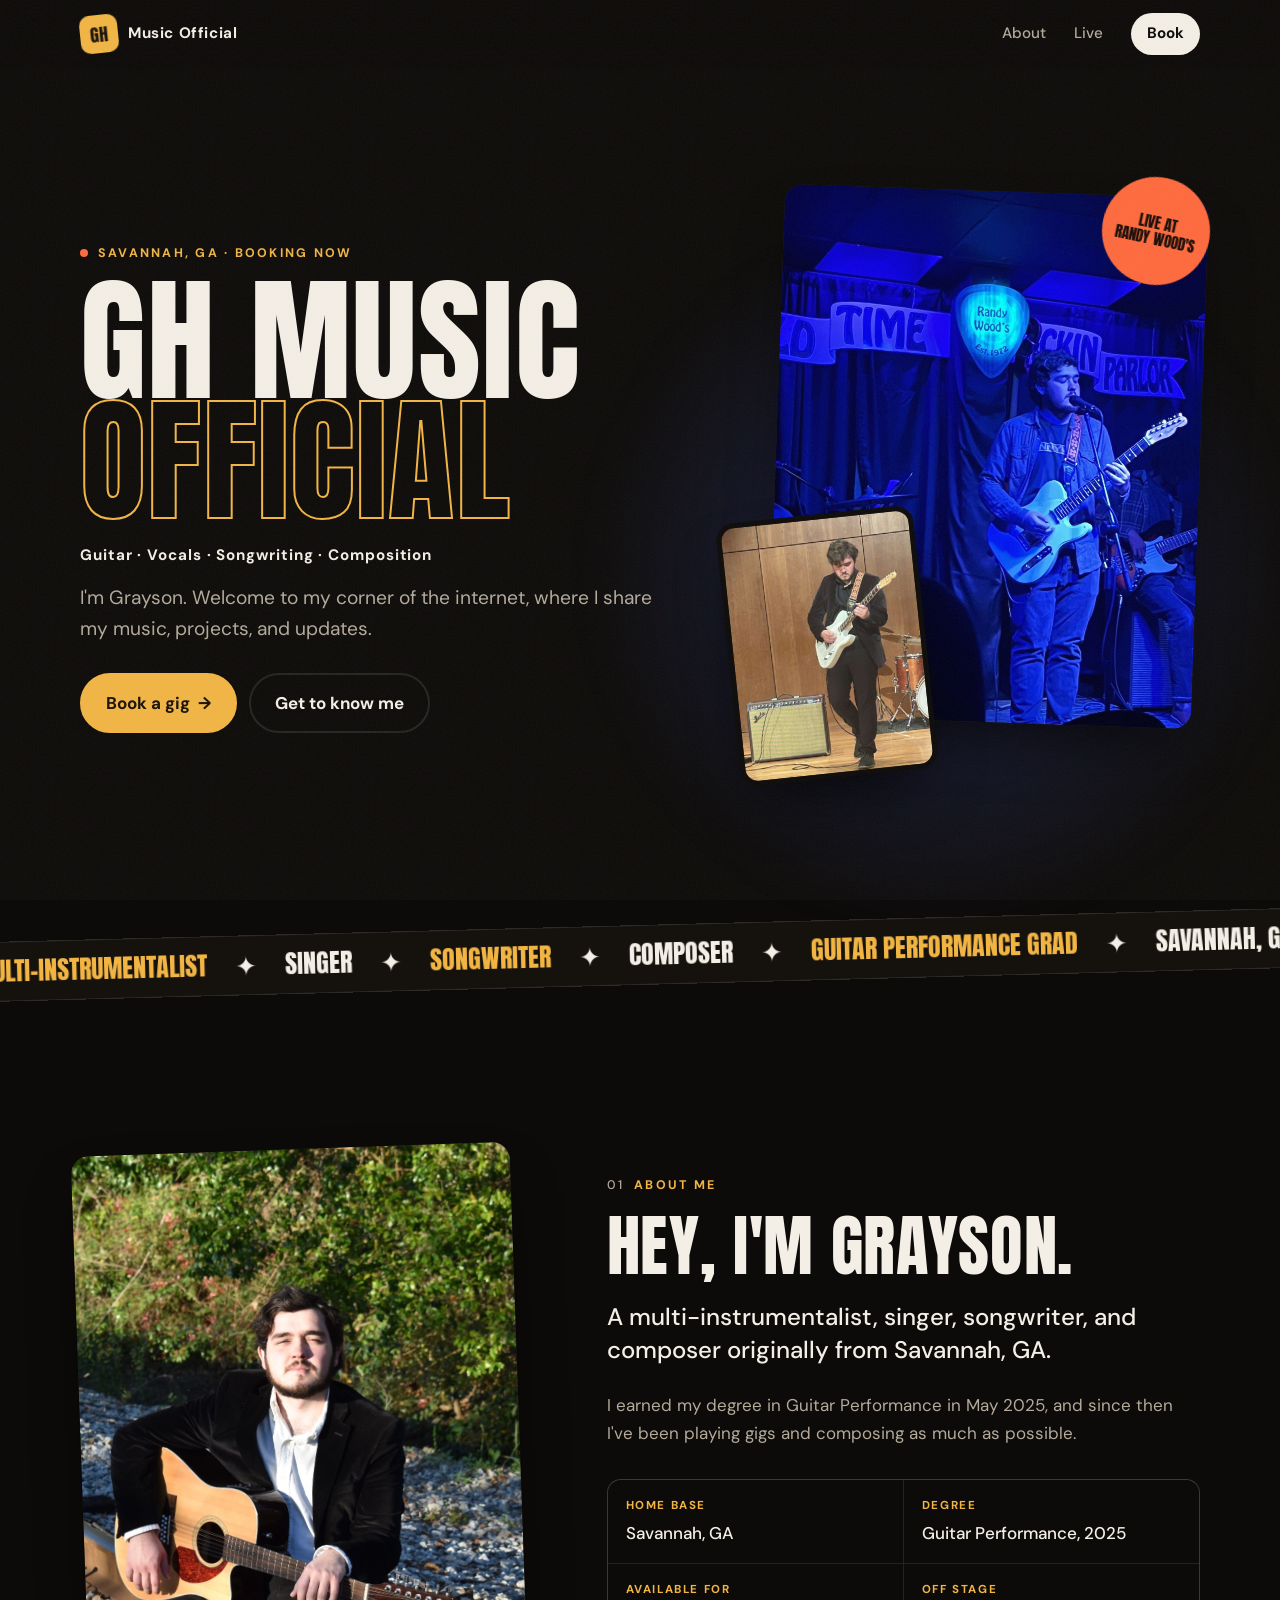
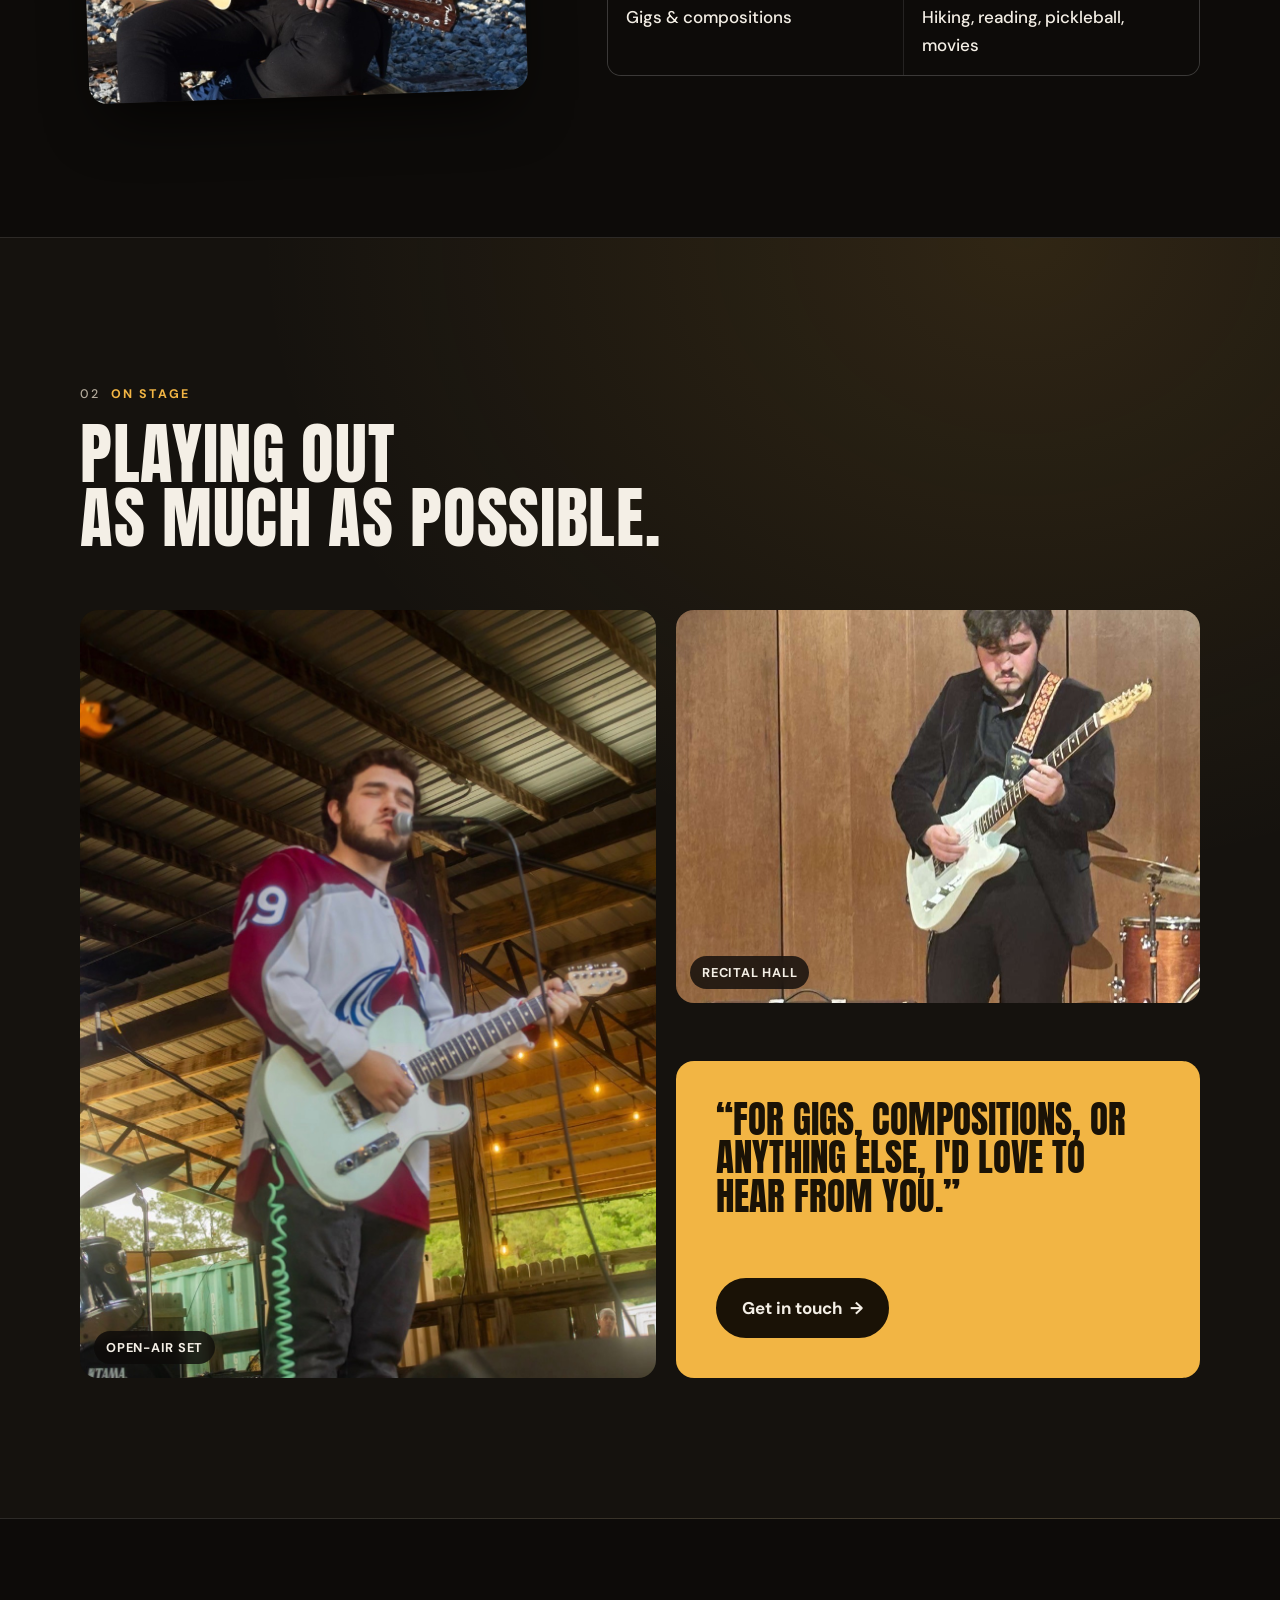
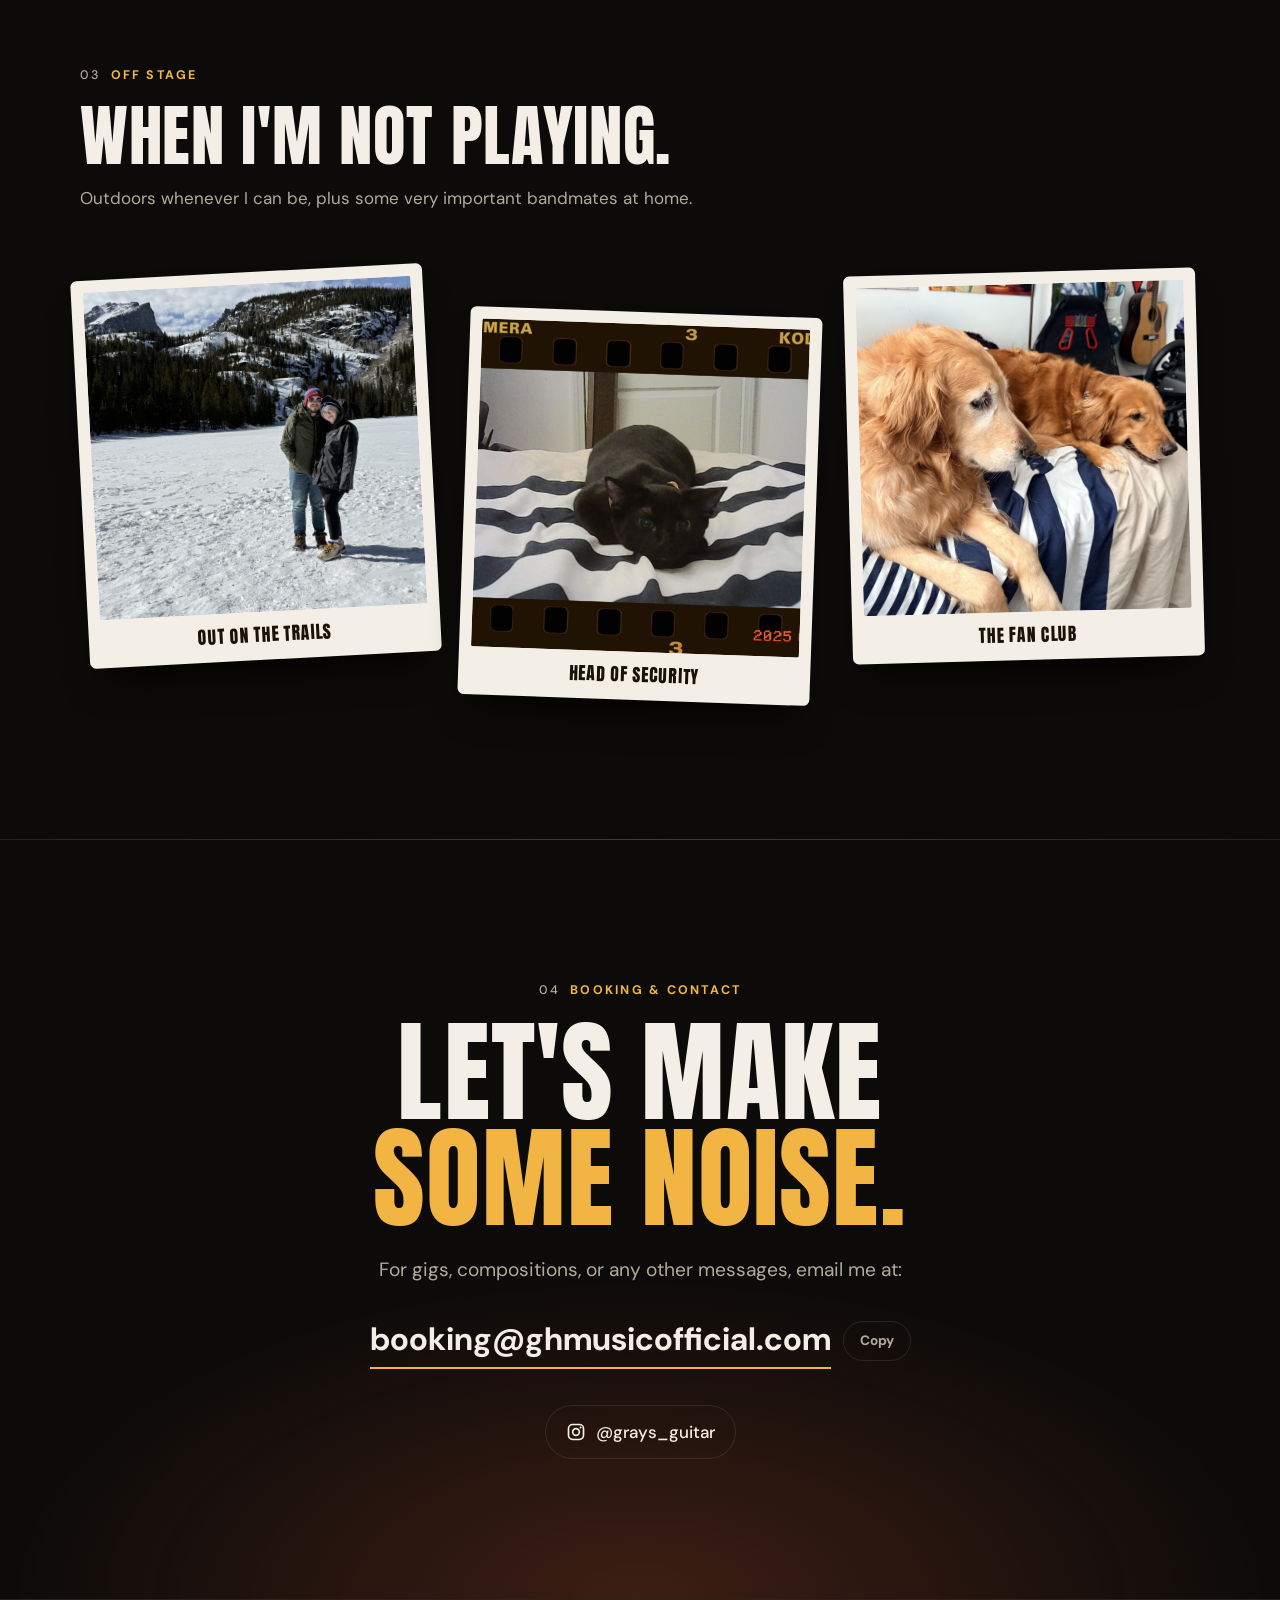
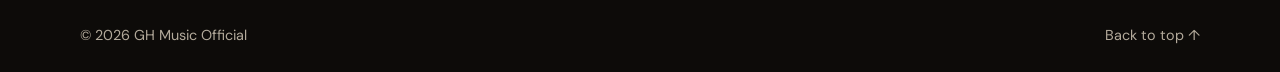
==== commit 27d0d606: "Added Favicon" ====
--- a/index.html
+++ b/index.html
@@ -6,6 +6,9 @@
   <title>GH Music Official | Grayson, guitarist &amp; songwriter</title>
   <meta name="description" content="Grayson: multi-instrumentalist, singer, songwriter and composer from Savannah, GA. Booking gigs and compositions.">
   <meta name="theme-color" content="#0d0b09">
+  <link rel="icon" href="favicon.svg" type="image/svg+xml">
+  <link rel="icon" href="apple-touch-icon.png" type="image/png">
+  <link rel="apple-touch-icon" href="apple-touch-icon.png">
   <meta property="og:title" content="GH Music Official">
   <meta property="og:description" content="Multi-instrumentalist, singer, songwriter and composer from Savannah, GA.">
   <meta property="og:image" content="https://ghmusicofficial.com/images/contactright.jpg">
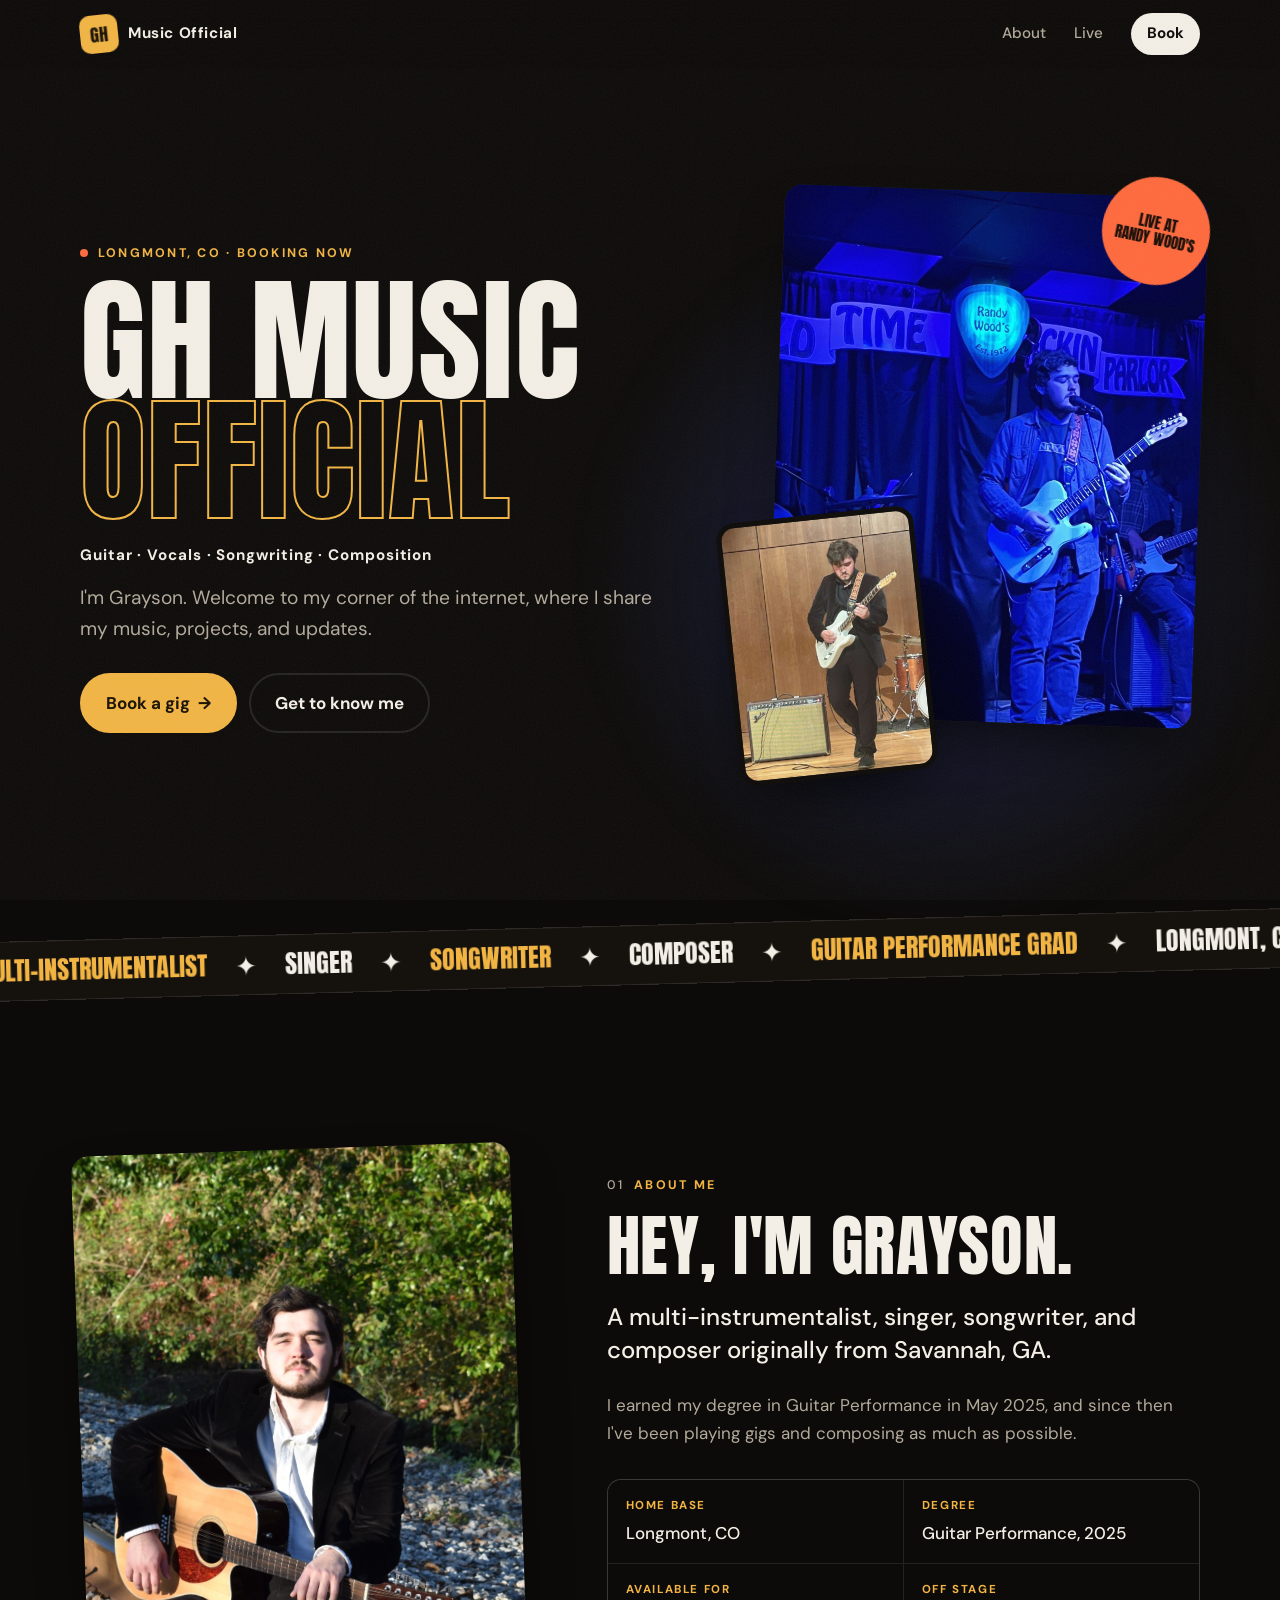
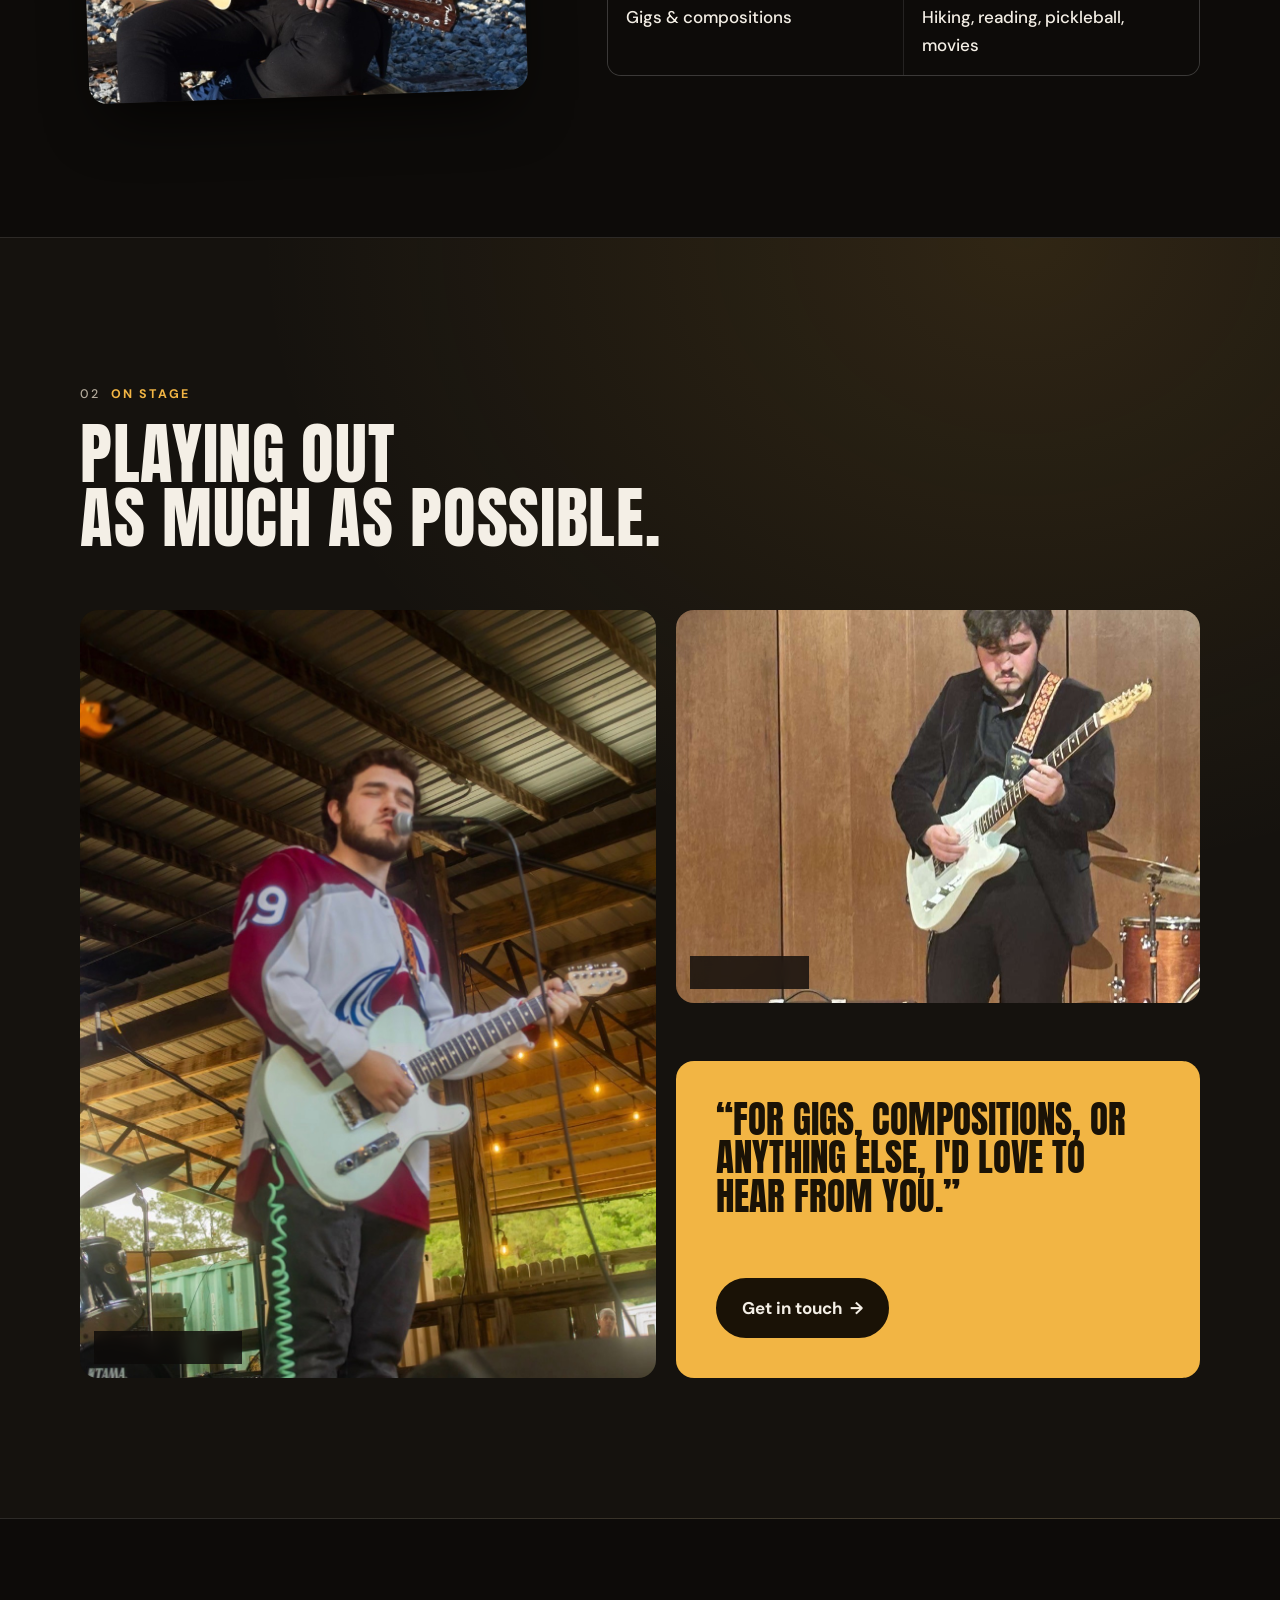
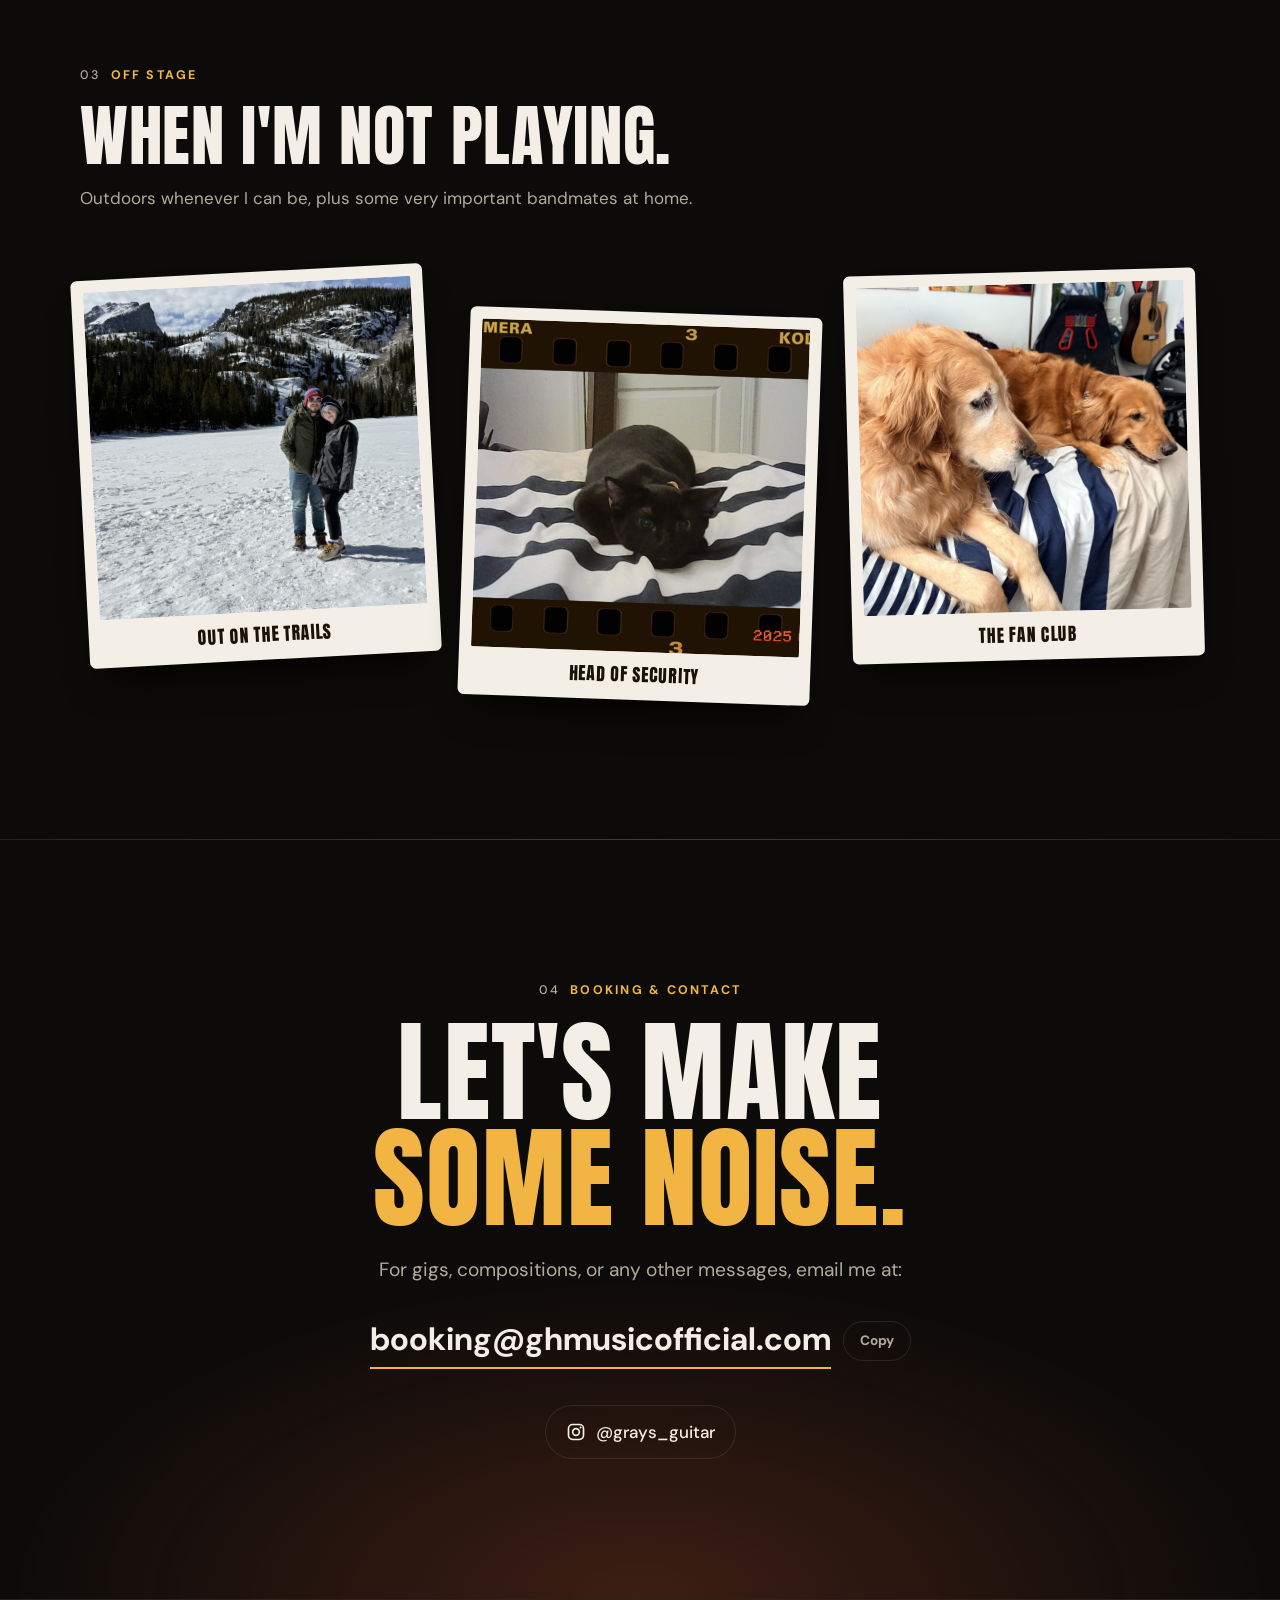
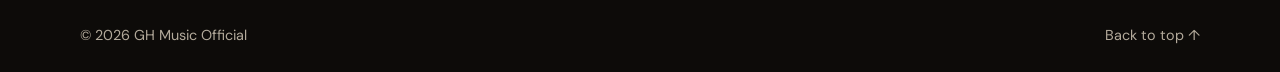
==== commit 921fb7b0: "Update index.html" ====
--- a/index.html
+++ b/index.html
@@ -39,7 +39,7 @@
     <!-- Hero -->
     <section class="hero wrap" id="top">
       <div class="hero-copy">
-        <p class="eyebrow"><span class="dot" aria-hidden="true"></span> Savannah, GA · Booking now</p>
+        <p class="eyebrow"><span class="dot" aria-hidden="true"></span> Longmont, CO · Booking now</p>
         <h1 class="hero-title">
           <span class="line">GH Music</span>
           <span class="line line-outline">Official</span>
@@ -72,13 +72,13 @@
         <span>Songwriter</span><span>✦</span>
         <span>Composer</span><span>✦</span>
         <span>Guitar Performance grad</span><span>✦</span>
-        <span>Savannah, GA</span><span>✦</span>
+        <span>Longmont, CO</span><span>✦</span>
         <span>Multi-instrumentalist</span><span>✦</span>
         <span>Singer</span><span>✦</span>
         <span>Songwriter</span><span>✦</span>
         <span>Composer</span><span>✦</span>
         <span>Guitar Performance grad</span><span>✦</span>
-        <span>Savannah, GA</span><span>✦</span>
+        <span>Longmont, CO</span><span>✦</span>
       </div>
     </div>
 
@@ -98,7 +98,7 @@
         <p>I earned my degree in Guitar Performance in May 2025, and since then I've been playing gigs and composing as much as possible.</p>
 
         <dl class="facts">
-          <div><dt>Home base</dt><dd>Savannah, GA</dd></div>
+          <div><dt>Home base</dt><dd>Longmont, CO</dd></div>
           <div><dt>Degree</dt><dd>Guitar Performance, 2025</dd></div>
           <div><dt>Available for</dt><dd>Gigs &amp; compositions</dd></div>
           <div><dt>Off stage</dt><dd>Hiking, reading, pickleball, movies</dd></div>
@@ -118,7 +118,7 @@
           <figure class="live-card live-card-tall reveal">
             <img src="images/contactleft.jpg" width="1170" height="1705" loading="lazy"
                  alt="Grayson singing into a mic and playing a mint Telecaster on an outdoor covered stage">
-            <figcaption>Open-air set</figcaption>
+            <figcaption>Coaches Corner</figcaption>
           </figure>
           <figure class="live-card reveal">
             <img src="images/right.jpg" width="1048" height="1419" loading="lazy"
